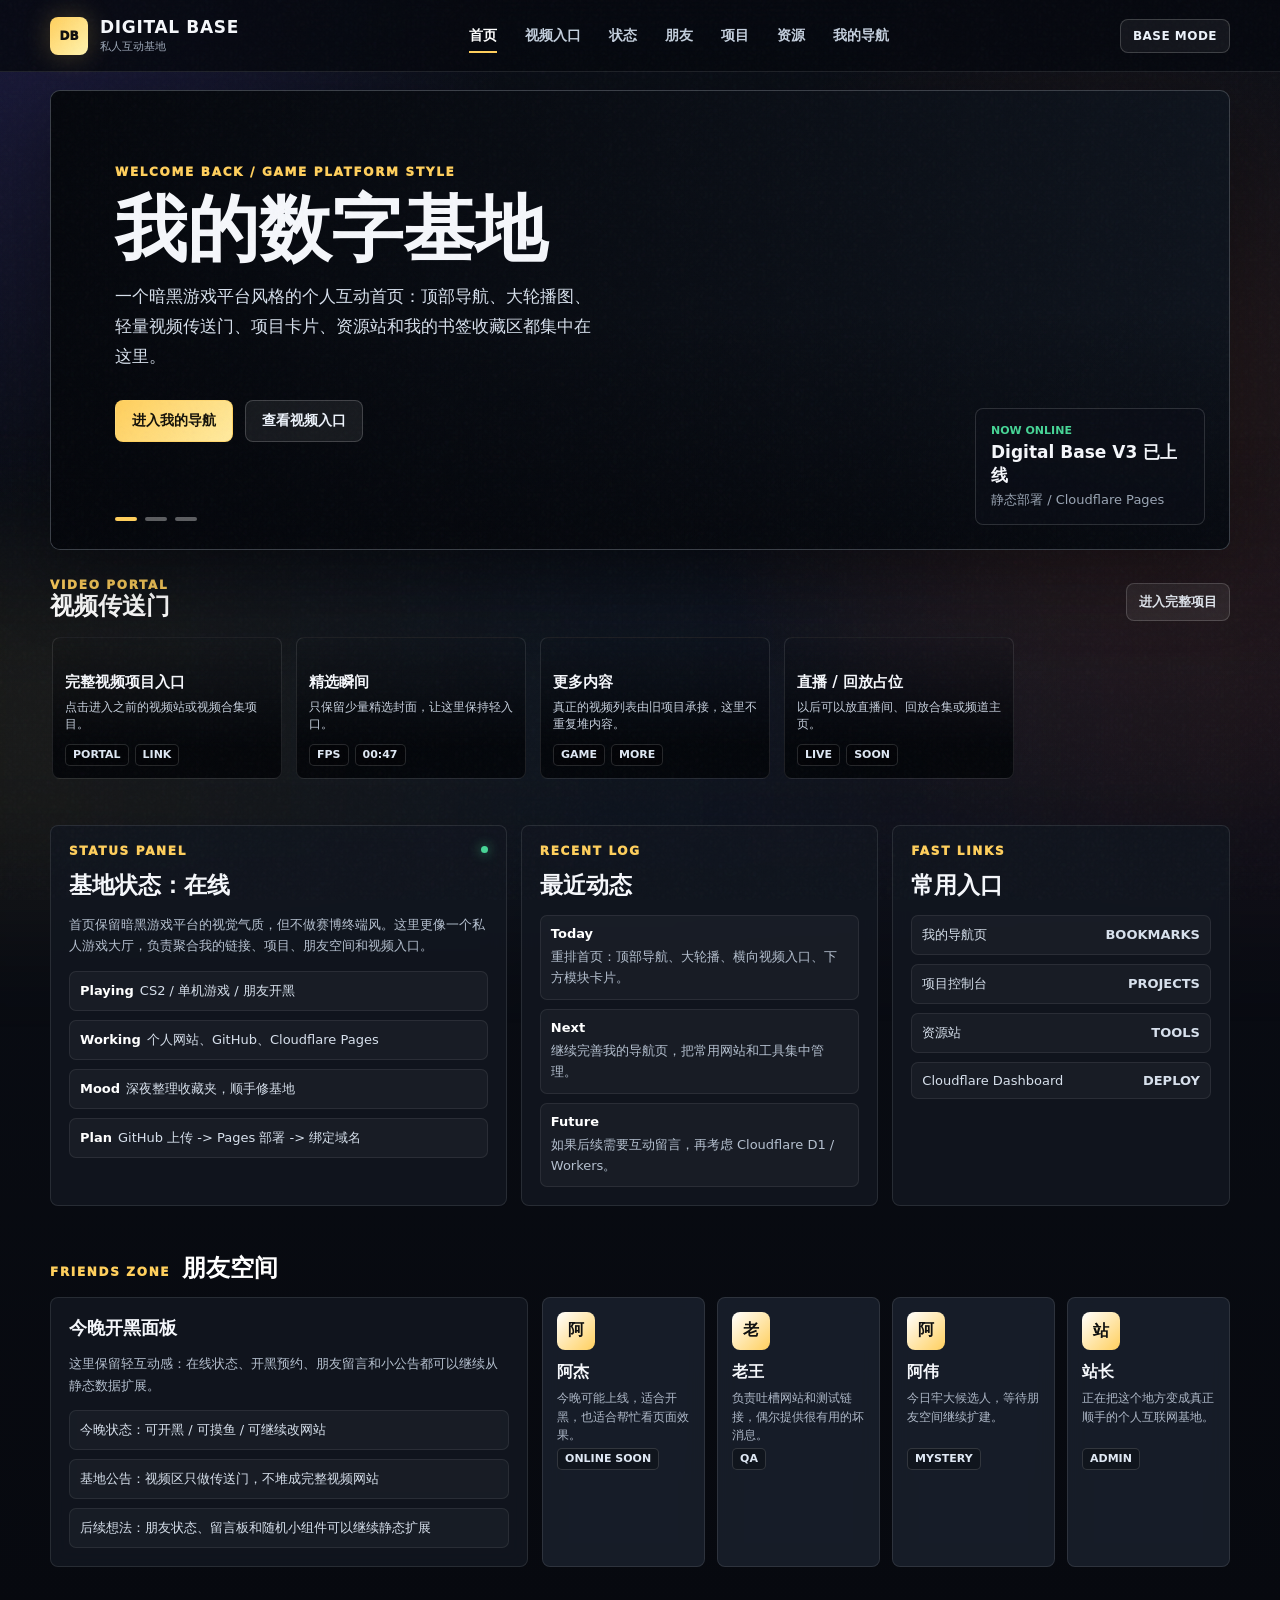
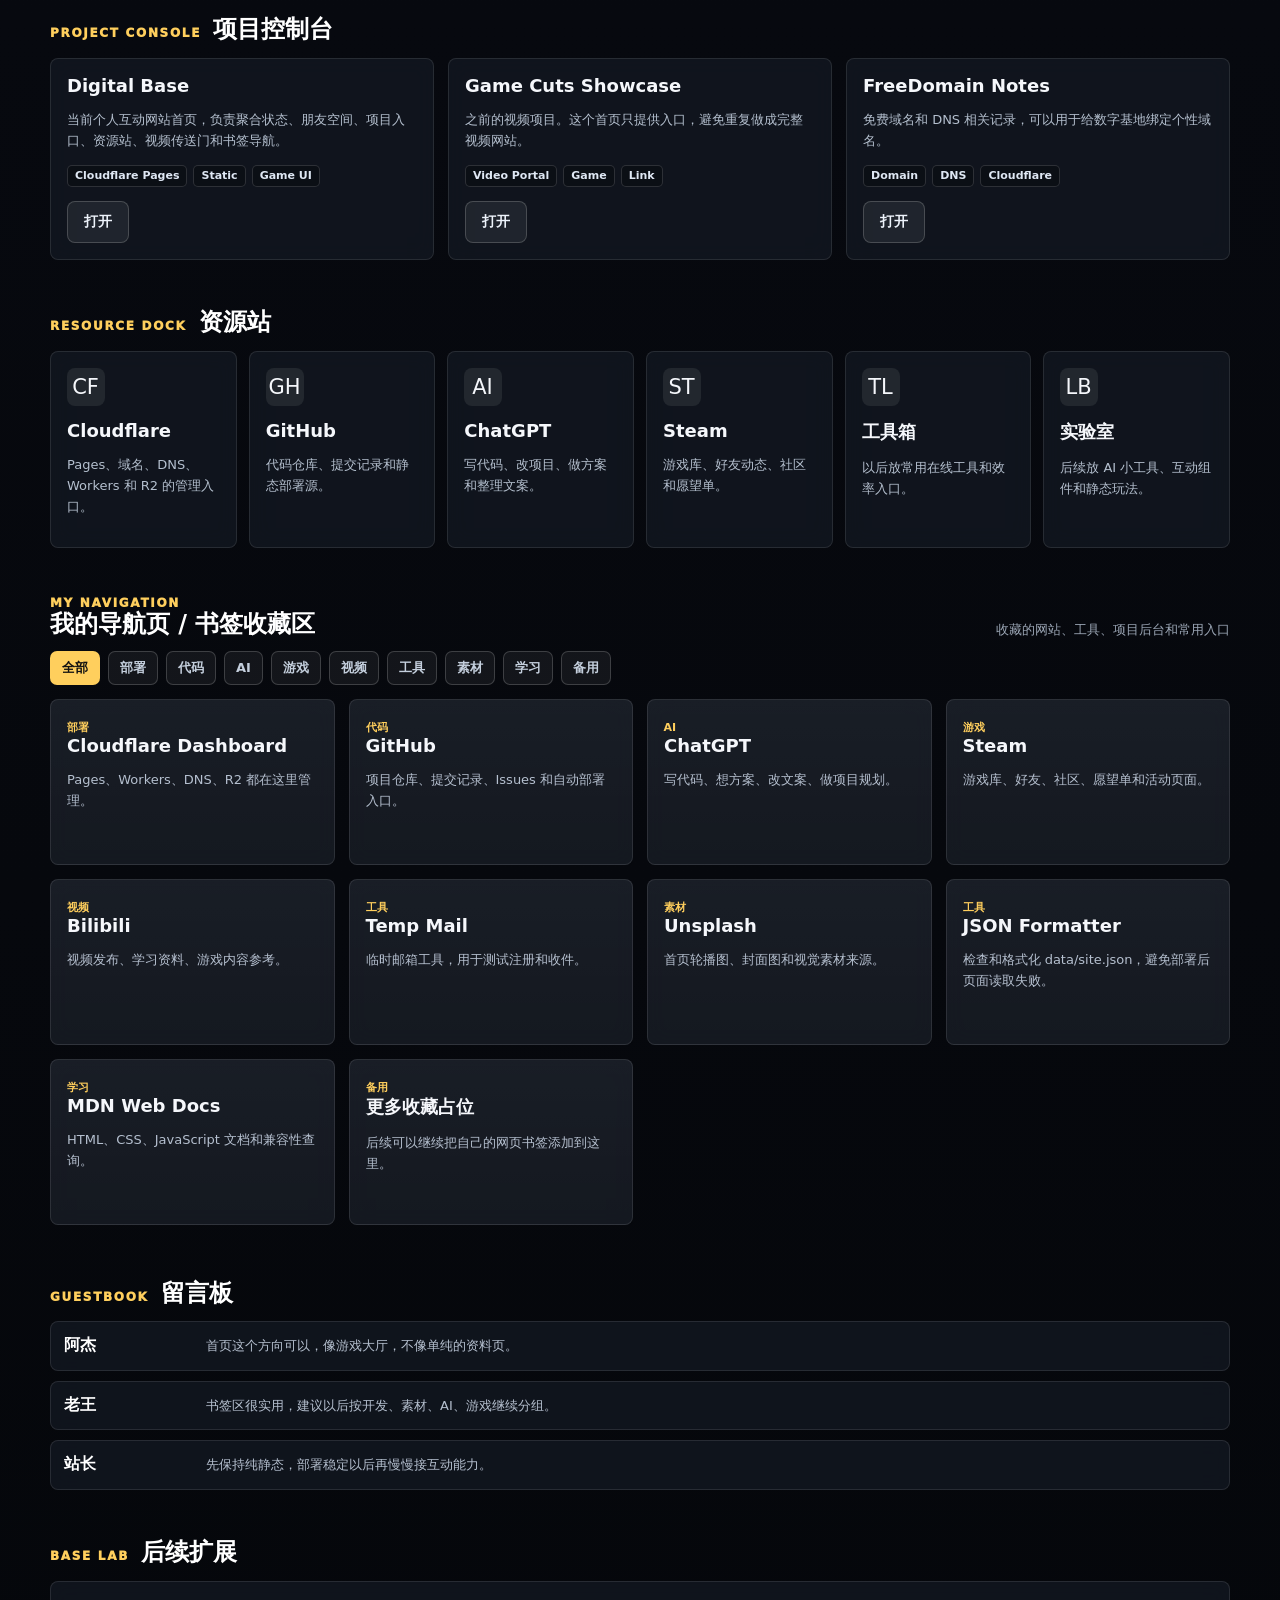
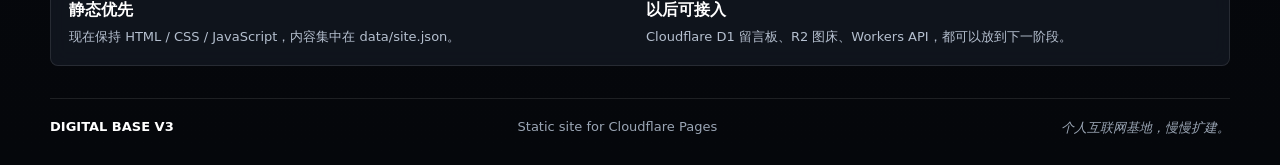
==== index.html @ a755dd1d "init digital base" ====
<!doctype html>
<html lang="zh-CN">
<head>
  <meta charset="UTF-8" />
  <meta name="viewport" content="width=device-width, initial-scale=1.0" />
  <title>Digital Base V3 - 个人互动网站</title>
  <meta name="description" content="暗黑游戏平台风格的个人互动网站，包含首页轮播、视频传送门、项目入口、资源导航和书签收藏区。" />
  <link rel="stylesheet" href="./styles.css" />
</head>
<body>
  <div class="page-glow" aria-hidden="true"></div>
  <div class="grain" aria-hidden="true"></div>

  <header class="top-nav">
    <a class="brand" href="#home" aria-label="Digital Base 首页">
      <span class="brand-mark">DB</span>
      <span class="brand-text">
        <strong>DIGITAL BASE</strong>
        <small>私人互动基地</small>
      </span>
    </a>

    <button class="menu-toggle" id="menuToggle" type="button" aria-controls="siteNav" aria-expanded="false">
      <span></span>
      <span></span>
      <span></span>
    </button>

    <nav class="site-nav" id="siteNav" aria-label="主导航">
      <a href="#home">首页</a>
      <a href="#portal">视频入口</a>
      <a href="#status">状态</a>
      <a href="#friends">朋友</a>
      <a href="#projects">项目</a>
      <a href="#resources">资源</a>
      <a href="#bookmarks">我的导航</a>
    </nav>

    <button class="sound-btn" id="soundBtn" type="button">BASE MODE</button>
  </header>

  <aside class="float-menu" id="floatMenu" aria-label="页面快捷菜单">
    <div class="menu-title"><span></span> QUICK JUMP</div>
    <a href="#home"><b>01</b><em>首页</em></a>
    <a href="#portal"><b>02</b><em>视频入口</em></a>
    <a href="#status"><b>03</b><em>基地状态</em></a>
    <a href="#friends"><b>04</b><em>朋友空间</em></a>
    <a href="#projects"><b>05</b><em>项目控制台</em></a>
    <a href="#resources"><b>06</b><em>资源站</em></a>
    <a href="#bookmarks"><b>07</b><em>我的导航</em></a>
    <a href="#guestbook"><b>08</b><em>留言板</em></a>
  </aside>

  <main>
    <section class="hero" id="home">
      <div class="hero-carousel" aria-label="首页轮播">
        <div class="carousel-track" id="carouselTrack"></div>
        <div class="carousel-shade"></div>
        <div class="hero-content">
          <p class="eyebrow" id="heroEyebrow"></p>
          <h1 id="heroTitle"></h1>
          <p class="hero-lead" id="heroLead"></p>
          <div class="hero-actions">
            <a class="btn primary" id="heroPrimary" href="#bookmarks">进入导航页</a>
            <a class="btn ghost" id="heroSecondary" href="#portal">打开视频入口</a>
          </div>
        </div>
        <div class="hero-status-card">
          <small>NOW ONLINE</small>
          <strong id="miniCurrent"></strong>
          <span id="miniNext"></span>
        </div>
        <div class="dots" id="dots" aria-label="轮播切换"></div>
      </div>
    </section>

    <section class="section portal" id="portal">
      <div class="section-head inline-head">
        <div>
          <p>VIDEO PORTAL</p>
          <h2>视频传送门</h2>
        </div>
        <a class="btn compact" id="mainVideoLink" href="#" target="_blank" rel="noreferrer">进入完整项目</a>
      </div>
      <div class="video-row" id="videoRow" aria-label="视频入口列表"></div>
    </section>

    <section class="section module-zone" aria-label="首页模块">
      <div class="module-grid">
        <article class="feature-panel status-panel" id="status">
          <div class="panel-label">STATUS PANEL</div>
          <div class="online-dot"></div>
          <h2 id="statusTitle"></h2>
          <p id="statusText"></p>
          <div class="status-list" id="statusList"></div>
        </article>

        <article class="feature-panel updates-panel">
          <div class="panel-label">RECENT LOG</div>
          <h2>最近动态</h2>
          <div class="updates" id="updates"></div>
        </article>

        <article class="feature-panel quick-panel">
          <div class="panel-label">FAST LINKS</div>
          <h2>常用入口</h2>
          <div class="quick-links" id="quickLinks"></div>
        </article>
      </div>
    </section>

    <section class="section" id="friends">
      <div class="section-head">
        <p>FRIENDS ZONE</p>
        <h2>朋友空间</h2>
      </div>
      <div class="friend-layout">
        <div class="friend-board">
          <h3>今晚开黑面板</h3>
          <p>这里保留轻互动感：在线状态、开黑预约、朋友留言和小公告都可以继续从静态数据扩展。</p>
          <div class="friend-status" id="friendStatus"></div>
        </div>
        <div class="friend-cards" id="friendCards"></div>
      </div>
    </section>

    <section class="section" id="projects">
      <div class="section-head">
        <p>PROJECT CONSOLE</p>
        <h2>项目控制台</h2>
      </div>
      <div class="project-grid" id="projectsGrid"></div>
    </section>

    <section class="section" id="resources">
      <div class="section-head">
        <p>RESOURCE DOCK</p>
        <h2>资源站</h2>
      </div>
      <div class="resource-dock" id="resourceDock"></div>
    </section>

    <section class="section bookmark-section" id="bookmarks">
      <div class="section-head inline-head">
        <div>
          <p>MY NAVIGATION</p>
          <h2>我的导航页 / 书签收藏区</h2>
        </div>
        <span class="section-note">收藏的网站、工具、项目后台和常用入口</span>
      </div>
      <div class="bookmark-filter" id="bookmarkFilter" aria-label="书签分类筛选"></div>
      <div class="bookmark-grid" id="bookmarkGrid"></div>
    </section>

    <section class="section" id="guestbook">
      <div class="section-head">
        <p>GUESTBOOK</p>
        <h2>留言板</h2>
      </div>
      <div class="message-wall" id="messages"></div>
    </section>

    <section class="section lab" id="lab">
      <div class="section-head">
        <p>BASE LAB</p>
        <h2>后续扩展</h2>
      </div>
      <div class="lab-panel">
        <div>
          <strong>静态优先</strong>
          <span>现在保持 HTML / CSS / JavaScript，内容集中在 data/site.json。</span>
        </div>
        <div>
          <strong>以后可接入</strong>
          <span>Cloudflare D1 留言板、R2 图床、Workers API，都可以放到下一阶段。</span>
        </div>
      </div>
    </section>
  </main>

  <footer>
    <strong>DIGITAL BASE V3</strong>
    <span>Static site for Cloudflare Pages</span>
    <em>个人互联网基地，慢慢扩建。</em>
  </footer>

  <script src="./script.js"></script>
</body>
</html>
---- styles.css ----
:root {
  --bg: #07090f;
  --bg-soft: #0d111a;
  --panel: rgba(18, 23, 32, .86);
  --panel-strong: rgba(24, 30, 42, .94);
  --line: rgba(255, 255, 255, .1);
  --line-strong: rgba(255, 255, 255, .18);
  --text: #f5f7fb;
  --muted: #9ba6b5;
  --soft: #c4cfdd;
  --accent: #ffcf5d;
  --red: #ff5f6d;
  --green: #48d597;
  --blue: #6aa7ff;
  --max: 1180px;
}

* {
  box-sizing: border-box;
}

html {
  scroll-behavior: smooth;
}

body {
  margin: 0;
  min-height: 100vh;
  color: var(--text);
  font-family: Inter, ui-sans-serif, system-ui, -apple-system, BlinkMacSystemFont, "Segoe UI", "Microsoft YaHei", sans-serif;
  background:
    radial-gradient(circle at top left, rgba(115, 90, 255, .16), transparent 32rem),
    radial-gradient(circle at 88% 12%, rgba(255, 119, 79, .12), transparent 28rem),
    linear-gradient(180deg, #0b0f17 0%, #07090f 48%, #05070b 100%);
  overflow-x: hidden;
}

body.nav-open {
  overflow: hidden;
}

body.calm-mode .page-glow {
  opacity: .35;
}

body.calm-mode .grain {
  opacity: .02;
}

a {
  color: inherit;
  text-decoration: none;
}

button {
  font: inherit;
}

.page-glow {
  position: fixed;
  inset: auto -10% 0 -10%;
  height: 38vh;
  pointer-events: none;
  background: linear-gradient(90deg, rgba(255, 207, 93, .08), rgba(106, 167, 255, .06), rgba(255, 95, 109, .06));
  filter: blur(70px);
  z-index: -2;
}

.grain {
  position: fixed;
  inset: 0;
  pointer-events: none;
  z-index: 100;
  opacity: .035;
  background-image: url("data:image/svg+xml,%3Csvg viewBox='0 0 260 260' xmlns='http://www.w3.org/2000/svg'%3E%3Cfilter id='n'%3E%3CfeTurbulence baseFrequency='.72' numOctaves='2' stitchTiles='stitch'/%3E%3C/filter%3E%3Crect width='260' height='260' filter='url(%23n)' opacity='1'/%3E%3C/svg%3E");
}

.top-nav {
  position: sticky;
  top: 0;
  z-index: 60;
  width: 100%;
  min-height: 72px;
  padding: 0 max(18px, calc((100vw - var(--max)) / 2));
  display: flex;
  align-items: center;
  justify-content: space-between;
  gap: 18px;
  border-bottom: 1px solid var(--line);
  background: rgba(7, 9, 15, .82);
  backdrop-filter: blur(18px);
}

.brand {
  display: flex;
  align-items: center;
  gap: 12px;
  flex: 0 0 auto;
}

.brand-mark {
  width: 38px;
  height: 38px;
  display: grid;
  place-items: center;
  border-radius: 8px;
  color: #101010;
  background: linear-gradient(135deg, var(--accent), #fff4b0);
  box-shadow: 0 0 28px rgba(255, 207, 93, .24);
  font-size: 12px;
  font-weight: 950;
}

.brand-text {
  display: grid;
  gap: 2px;
}

.brand strong {
  font-size: 17px;
  letter-spacing: .04em;
}

.brand small {
  color: var(--muted);
  font-size: 11px;
}

.site-nav {
  display: flex;
  align-items: center;
  justify-content: center;
  gap: 4px;
  flex: 1 1 auto;
}

.site-nav a {
  position: relative;
  color: var(--soft);
  font-size: 14px;
  font-weight: 750;
  padding: 26px 12px;
  transition: color .18s ease;
}

.site-nav a::after {
  content: "";
  position: absolute;
  left: 12px;
  right: 12px;
  bottom: 18px;
  height: 2px;
  background: var(--accent);
  transform: scaleX(0);
  transform-origin: center;
  transition: transform .18s ease;
}

.site-nav a:hover,
.site-nav a.active {
  color: #fff;
}

.site-nav a:hover::after,
.site-nav a.active::after {
  transform: scaleX(1);
}

.sound-btn,
.menu-toggle,
.btn,
.bookmark-filter button {
  border: 1px solid var(--line-strong);
  background: rgba(255, 255, 255, .055);
  color: #edf3fb;
  cursor: pointer;
}

.sound-btn {
  flex: 0 0 auto;
  border-radius: 8px;
  padding: 9px 12px;
  font-size: 12px;
  font-weight: 850;
  letter-spacing: .04em;
}

.menu-toggle {
  display: none;
  width: 42px;
  height: 42px;
  border-radius: 8px;
  place-items: center;
  padding: 10px;
}

.menu-toggle span {
  display: block;
  width: 18px;
  height: 2px;
  margin: 2px 0;
  border-radius: 999px;
  background: #fff;
}

.float-menu {
  position: fixed;
  z-index: 55;
  left: 10px;
  top: 50%;
  width: 54px;
  padding: 8px;
  border: 1px solid rgba(255, 255, 255, .09);
  border-radius: 10px;
  background: rgba(10, 13, 20, .74);
  backdrop-filter: blur(14px);
  box-shadow: 0 18px 50px rgba(0, 0, 0, .28);
  transform: translate(-210px, -50%);
  opacity: 0;
  transition: transform .28s ease, opacity .28s ease;
}

.float-menu.visible {
  transform: translate(0, -50%);
  opacity: 1;
}

.float-menu:hover,
.float-menu:focus-within {
  width: 172px;
}

.menu-title {
  display: flex;
  justify-content: center;
  align-items: center;
  gap: 8px;
  margin: 4px 7px 8px;
  color: var(--muted);
  font-size: 10px;
  font-weight: 900;
  letter-spacing: .12em;
}

.menu-title span,
.online-dot {
  width: 7px;
  height: 7px;
  border-radius: 50%;
  background: var(--green);
  box-shadow: 0 0 12px rgba(72, 213, 151, .75);
}

.float-menu a {
  display: flex;
  justify-content: center;
  align-items: center;
  gap: 10px;
  padding: 9px 9px;
  border-radius: 7px;
  color: #aab5c3;
  transition: background .18s ease, color .18s ease;
}

.float-menu a b {
  color: #e6edf7;
  font-size: 10px;
}

.float-menu a em {
  display: none;
  font-style: normal;
  font-size: 12px;
  font-weight: 750;
}

.float-menu:hover .menu-title,
.float-menu:focus-within .menu-title,
.float-menu:hover a,
.float-menu:focus-within a {
  justify-content: flex-start;
}

.float-menu:hover a em,
.float-menu:focus-within a em {
  display: inline;
}

.float-menu a:hover,
.float-menu a.active {
  background: rgba(255, 255, 255, .07);
  color: #fff;
}

.hero,
.section,
footer {
  width: min(var(--max), calc(100% - 28px));
  margin: 0 auto;
}

.hero {
  padding: 18px 0 20px;
}

.hero-carousel {
  position: relative;
  min-height: 460px;
  overflow: hidden;
  border: 1px solid var(--line-strong);
  border-radius: 10px;
  background: #111721;
  box-shadow: 0 26px 70px rgba(0, 0, 0, .34);
}

.carousel-track,
.carousel-slide,
.carousel-shade {
  position: absolute;
  inset: 0;
}

.carousel-slide {
  opacity: 0;
  transform: scale(1.02);
  background-image: var(--image);
  background-size: cover;
  background-position: center;
  transition: opacity .7s ease, transform 1.2s ease;
}

.carousel-slide.active {
  opacity: 1;
  transform: scale(1);
}

.carousel-shade {
  z-index: 1;
  background:
    linear-gradient(90deg, rgba(5, 7, 12, .92) 0%, rgba(5, 7, 12, .64) 42%, rgba(5, 7, 12, .16) 100%),
    linear-gradient(0deg, rgba(5, 7, 12, .75) 0%, transparent 52%);
}

.hero-content {
  position: relative;
  z-index: 2;
  width: min(610px, 68%);
  padding: 74px 64px;
}

.eyebrow,
.section-head p,
.panel-label {
  margin: 0;
  color: var(--accent);
  font-size: 12px;
  font-weight: 950;
  letter-spacing: .14em;
  text-transform: uppercase;
}

.hero h1 {
  margin: 14px 0 16px;
  font-size: clamp(42px, 6vw, 72px);
  line-height: 1.02;
  letter-spacing: 0;
}

.hero-lead {
  margin: 0;
  max-width: 560px;
  color: #d7e0ec;
  font-size: 17px;
  line-height: 1.75;
}

.hero-actions {
  display: flex;
  flex-wrap: wrap;
  gap: 12px;
  margin-top: 28px;
}

.btn {
  display: inline-flex;
  align-items: center;
  justify-content: center;
  min-height: 42px;
  border-radius: 8px;
  padding: 10px 16px;
  font-size: 14px;
  font-weight: 850;
  transition: transform .18s ease, border-color .18s ease, background .18s ease;
}

.btn:hover {
  transform: translateY(-2px);
  border-color: rgba(255, 255, 255, .28);
}

.btn.primary {
  border-color: rgba(255, 207, 93, .55);
  color: #15120a;
  background: linear-gradient(135deg, var(--accent), #ffeaa0);
}

.btn.ghost,
.btn.compact {
  background: rgba(255, 255, 255, .07);
}

.btn.compact {
  min-height: 38px;
  padding: 8px 12px;
  font-size: 13px;
}

.hero-status-card {
  position: absolute;
  z-index: 2;
  right: 24px;
  bottom: 24px;
  display: grid;
  gap: 4px;
  width: 230px;
  padding: 15px;
  border: 1px solid rgba(255, 255, 255, .14);
  border-radius: 8px;
  background: rgba(12, 16, 24, .68);
  backdrop-filter: blur(12px);
}

.hero-status-card small {
  color: var(--green);
  font-size: 11px;
  font-weight: 900;
}

.hero-status-card strong {
  font-size: 17px;
}

.hero-status-card span {
  color: var(--muted);
  font-size: 13px;
}

.dots {
  position: absolute;
  z-index: 4;
  left: 64px;
  bottom: 28px;
  display: flex;
  gap: 8px;
}

.dots button {
  width: 22px;
  height: 4px;
  padding: 0;
  border: 0;
  border-radius: 999px;
  background: rgba(255, 255, 255, .35);
  cursor: pointer;
}

.dots button.active {
  background: var(--accent);
}

.section {
  padding: 24px 0;
  scroll-margin-top: 88px;
}

.section-head {
  display: flex;
  align-items: baseline;
  gap: 12px;
  margin-bottom: 14px;
}

.section-head h2 {
  margin: 0;
  color: #fff;
  font-size: 24px;
  line-height: 1.2;
}

.inline-head {
  align-items: end;
  justify-content: space-between;
  gap: 16px;
}

.section-note {
  color: var(--muted);
  font-size: 13px;
}

.portal {
  padding-top: 8px;
}

.video-row {
  display: grid;
  grid-auto-flow: column;
  grid-auto-columns: 230px;
  gap: 14px;
  overflow-x: auto;
  padding: 2px 2px 14px;
  scrollbar-color: rgba(255, 255, 255, .24) transparent;
}

.video-card {
  position: relative;
  display: flex;
  min-height: 142px;
  overflow: hidden;
  border: 1px solid var(--line);
  border-radius: 8px;
  background-image: linear-gradient(180deg, rgba(4, 6, 10, .05), rgba(4, 6, 10, .9) 78%), var(--cover);
  background-size: cover;
  background-position: center;
  transition: transform .18s ease, border-color .18s ease;
}

.video-card:hover,
.project-card:hover,
.resource-card:hover,
.bookmark-card:hover,
.friend-card:hover {
  transform: translateY(-3px);
  border-color: rgba(255, 255, 255, .24);
}

.video-card-content {
  align-self: flex-end;
  width: 100%;
  padding: 12px;
}

.video-card h3 {
  margin: 0 0 7px;
  font-size: 15px;
}

.video-card p {
  margin: 0;
  color: #c7d0dd;
  font-size: 12px;
  line-height: 1.45;
}

.meta {
  display: flex;
  flex-wrap: wrap;
  gap: 6px;
  margin-top: 10px;
}

.tag {
  display: inline-flex;
  align-items: center;
  min-height: 22px;
  padding: 3px 7px;
  border: 1px solid rgba(255, 255, 255, .14);
  border-radius: 5px;
  color: #dfe8f4;
  background: rgba(0, 0, 0, .24);
  font-size: 11px;
  font-weight: 750;
}

.module-zone {
  padding-top: 8px;
}

.module-grid {
  display: grid;
  grid-template-columns: 1.15fr .9fr .85fr;
  gap: 14px;
}

.feature-panel,
.friend-board,
.friend-card,
.project-card,
.resource-card,
.bookmark-card,
.message,
.lab-panel {
  border: 1px solid var(--line);
  border-radius: 8px;
  background: var(--panel);
  backdrop-filter: blur(10px);
}

.feature-panel {
  position: relative;
  min-height: 230px;
  padding: 18px;
}

.status-panel .online-dot {
  position: absolute;
  top: 20px;
  right: 18px;
}

.feature-panel h2 {
  margin: 12px 0 10px;
  font-size: 23px;
}

.feature-panel p,
.friend-board p,
.project-card p,
.resource-card p,
.bookmark-card p,
.message p,
.lab-panel span {
  color: #b5c0cf;
  line-height: 1.65;
  font-size: 13px;
}

.status-list,
.friend-status,
.updates,
.quick-links {
  display: grid;
  gap: 9px;
  margin-top: 14px;
}

.status-list div,
.updates div,
.friend-status div,
.quick-links a {
  padding: 10px;
  border: 1px solid rgba(255, 255, 255, .08);
  border-radius: 7px;
  background: rgba(255, 255, 255, .035);
  color: #d7e0ec;
  font-size: 13px;
}

.status-list strong,
.updates strong {
  color: #fff;
  margin-right: 6px;
}

.updates p {
  margin: 5px 0 0;
}

.quick-links a {
  display: flex;
  align-items: center;
  justify-content: space-between;
  gap: 12px;
  transition: background .18s ease;
}

.quick-links a:hover {
  background: rgba(255, 255, 255, .07);
}

.friend-layout {
  display: grid;
  grid-template-columns: .82fr 1.18fr;
  gap: 14px;
}

.friend-board {
  padding: 18px;
}

.friend-board h3,
.project-card h3,
.resource-card h3,
.bookmark-card h3 {
  margin: 0 0 8px;
  font-size: 18px;
}

.friend-cards {
  display: grid;
  grid-template-columns: repeat(4, 1fr);
  gap: 12px;
}

.friend-card {
  padding: 14px;
  background: var(--panel-strong);
  transition: transform .18s ease, border-color .18s ease;
}

.avatar {
  width: 38px;
  height: 38px;
  display: grid;
  place-items: center;
  border-radius: 8px;
  color: #101010;
  background: linear-gradient(135deg, #fff, var(--accent));
  font-weight: 950;
}

.friend-card h3 {
  margin: 12px 0 6px;
  font-size: 16px;
}

.friend-card p {
  margin: 0;
  min-height: 58px;
  color: #aeb8c8;
  font-size: 12px;
  line-height: 1.55;
}

.project-grid {
  display: grid;
  grid-template-columns: repeat(3, 1fr);
  gap: 14px;
}

.project-card,
.resource-card,
.bookmark-card {
  padding: 16px;
  transition: transform .18s ease, border-color .18s ease;
}

.project-card .btn {
  margin-top: 14px;
}

.resource-dock {
  display: grid;
  grid-template-columns: repeat(6, 1fr);
  gap: 12px;
}

.resource-card {
  min-height: 148px;
}

.resource-card .icon {
  display: grid;
  place-items: center;
  width: 38px;
  height: 38px;
  margin-bottom: 14px;
  border-radius: 8px;
  background: rgba(255, 255, 255, .08);
  font-size: 21px;
}

.bookmark-section {
  padding-bottom: 30px;
}

.bookmark-filter {
  display: flex;
  flex-wrap: wrap;
  gap: 8px;
  margin: -2px 0 14px;
}

.bookmark-filter button {
  min-height: 34px;
  border-radius: 7px;
  padding: 7px 11px;
  color: var(--soft);
  font-size: 13px;
  font-weight: 800;
}

.bookmark-filter button.active {
  color: #111;
  border-color: transparent;
  background: var(--accent);
}

.bookmark-grid {
  display: grid;
  grid-template-columns: repeat(4, 1fr);
  gap: 14px;
}

.bookmark-card {
  min-height: 166px;
  background: linear-gradient(180deg, rgba(255, 255, 255, .045), rgba(255, 255, 255, .018)), var(--panel);
}

.bookmark-card small {
  display: inline-flex;
  color: var(--accent);
  font-size: 11px;
  font-weight: 900;
}

.message-wall {
  display: grid;
  gap: 10px;
}

.message {
  display: grid;
  grid-template-columns: 130px 1fr;
  gap: 12px;
  padding: 13px;
}

.message strong {
  color: #fff;
}

.message p {
  margin: 0;
}

.lab-panel {
  display: grid;
  grid-template-columns: 1fr 1fr;
  gap: 12px;
  padding: 18px;
}

.lab-panel div {
  display: grid;
  gap: 5px;
}

.lab-panel strong {
  color: #fff;
}

footer {
  display: flex;
  justify-content: space-between;
  gap: 14px;
  margin-top: 8px;
  padding: 20px 0 28px;
  border-top: 1px solid var(--line);
  color: var(--muted);
  font-size: 13px;
}

footer strong {
  color: #fff;
}

@media (max-width: 1100px) {
  .module-grid {
    grid-template-columns: 1fr 1fr;
  }

  .quick-panel {
    grid-column: 1 / -1;
  }

  .friend-cards,
  .bookmark-grid {
    grid-template-columns: repeat(2, 1fr);
  }

  .resource-dock {
    grid-template-columns: repeat(3, 1fr);
  }
}

@media (max-width: 860px) {
  .top-nav {
    min-height: 64px;
  }

  .brand small,
  .sound-btn,
  .float-menu {
    display: none;
  }

  .menu-toggle {
    display: grid;
  }

  .site-nav {
    position: fixed;
    top: 64px;
    left: 14px;
    right: 14px;
    display: none;
    grid-template-columns: 1fr 1fr;
    gap: 8px;
    padding: 12px;
    border: 1px solid var(--line);
    border-radius: 10px;
    background: rgba(9, 12, 18, .96);
    box-shadow: 0 20px 60px rgba(0, 0, 0, .4);
  }

  body.nav-open .site-nav {
    display: grid;
  }

  .site-nav a {
    padding: 12px;
    border-radius: 7px;
    background: rgba(255, 255, 255, .05);
  }

  .site-nav a::after {
    display: none;
  }

  .hero,
  .section,
  footer {
    width: min(100% - 20px, var(--max));
  }

  .hero-carousel {
    min-height: 420px;
  }

  .hero-content {
    width: 100%;
    padding: 50px 24px 120px;
  }

  .hero-lead {
    font-size: 15px;
  }

  .hero-status-card {
    left: 24px;
    right: 24px;
    bottom: 22px;
    width: auto;
  }

  .dots {
    left: 24px;
    bottom: 104px;
  }

  .inline-head,
  .section-head {
    align-items: flex-start;
    flex-direction: column;
  }

  .module-grid,
  .friend-layout,
  .project-grid,
  .lab-panel {
    grid-template-columns: 1fr;
  }

  .video-row {
    grid-auto-columns: 78vw;
  }

  .message {
    grid-template-columns: 1fr;
  }
}

@media (max-width: 560px) {
  .brand strong {
    font-size: 15px;
  }

  .brand-mark {
    width: 34px;
    height: 34px;
  }

  .hero {
    padding-top: 10px;
  }

  .hero-carousel {
    min-height: 440px;
    border-radius: 8px;
  }

  .hero h1 {
    font-size: 38px;
  }

  .hero-actions .btn {
    width: 100%;
  }

  .section {
    padding: 18px 0;
  }

  .section-head h2 {
    font-size: 21px;
  }

  .friend-cards,
  .resource-dock,
  .bookmark-grid {
    grid-template-columns: 1fr;
  }

  .resource-card,
  .bookmark-card {
    min-height: auto;
  }

  footer {
    flex-direction: column;
  }
}
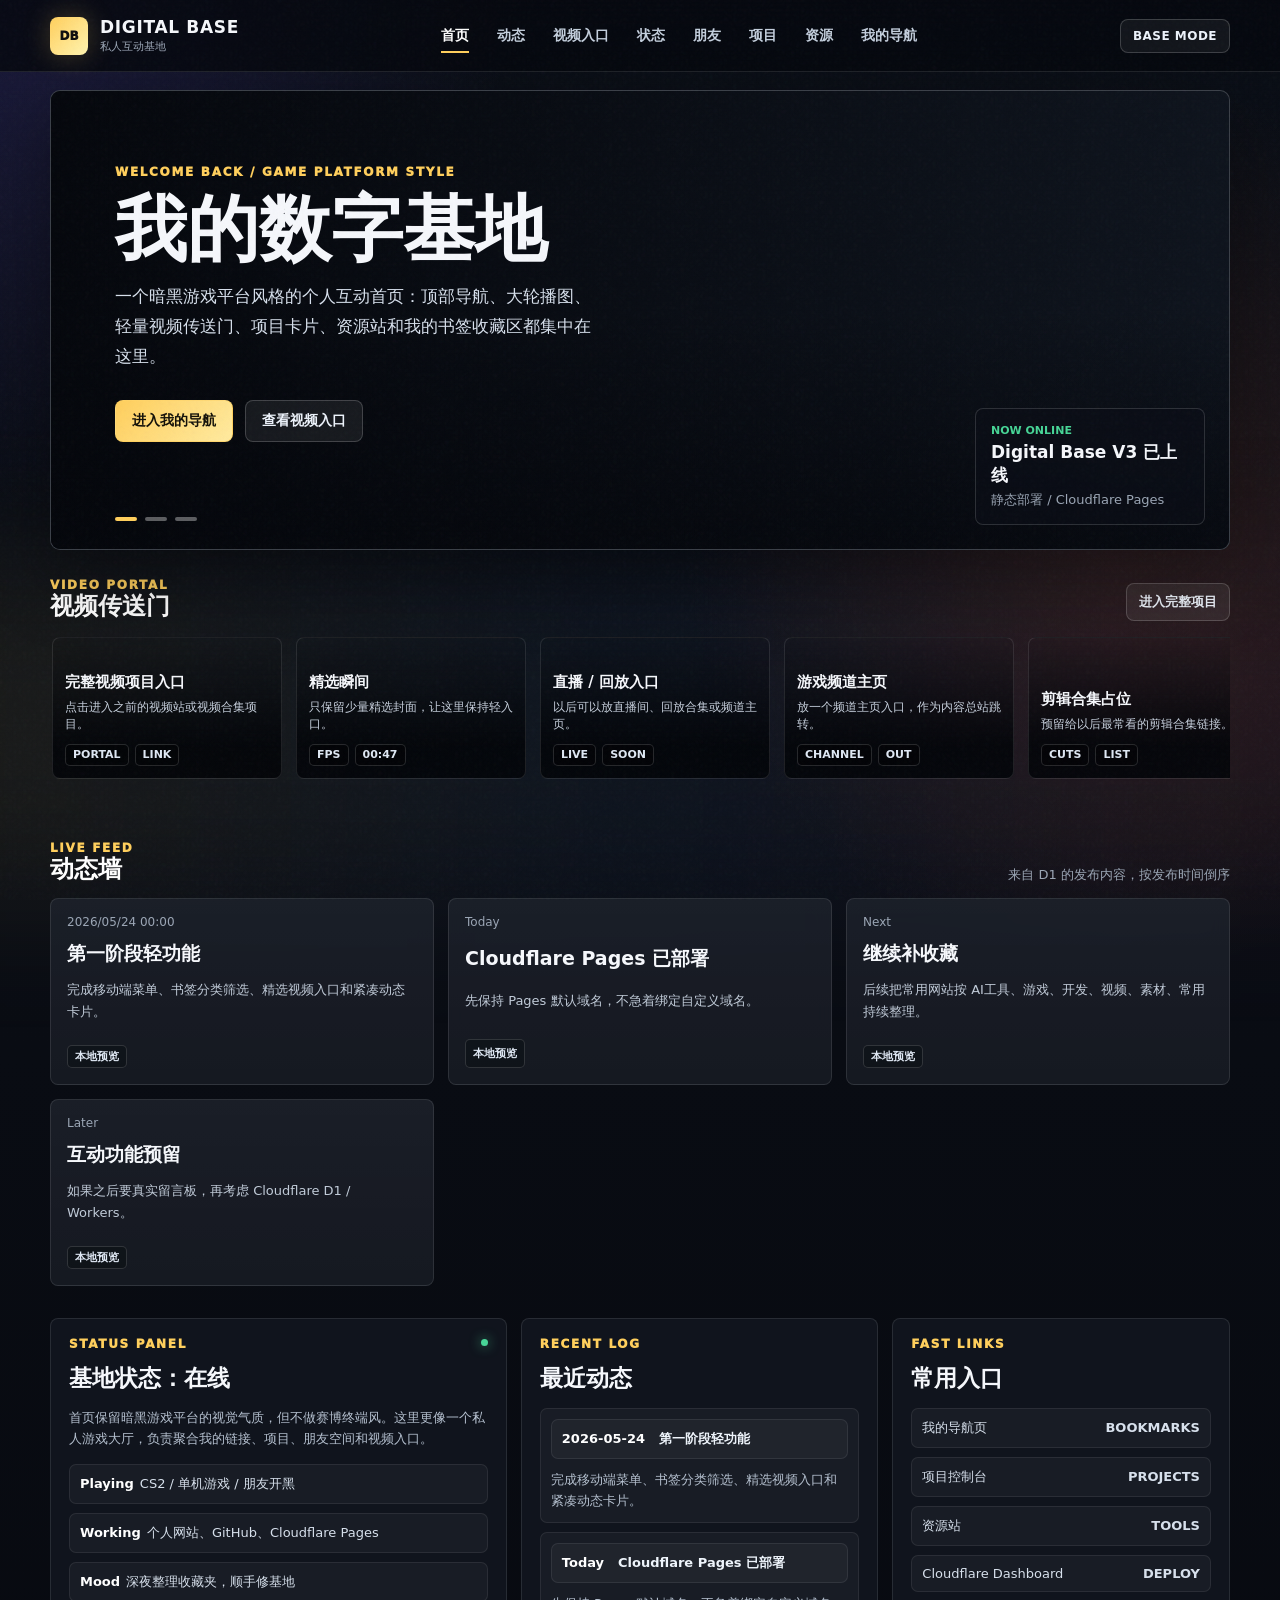
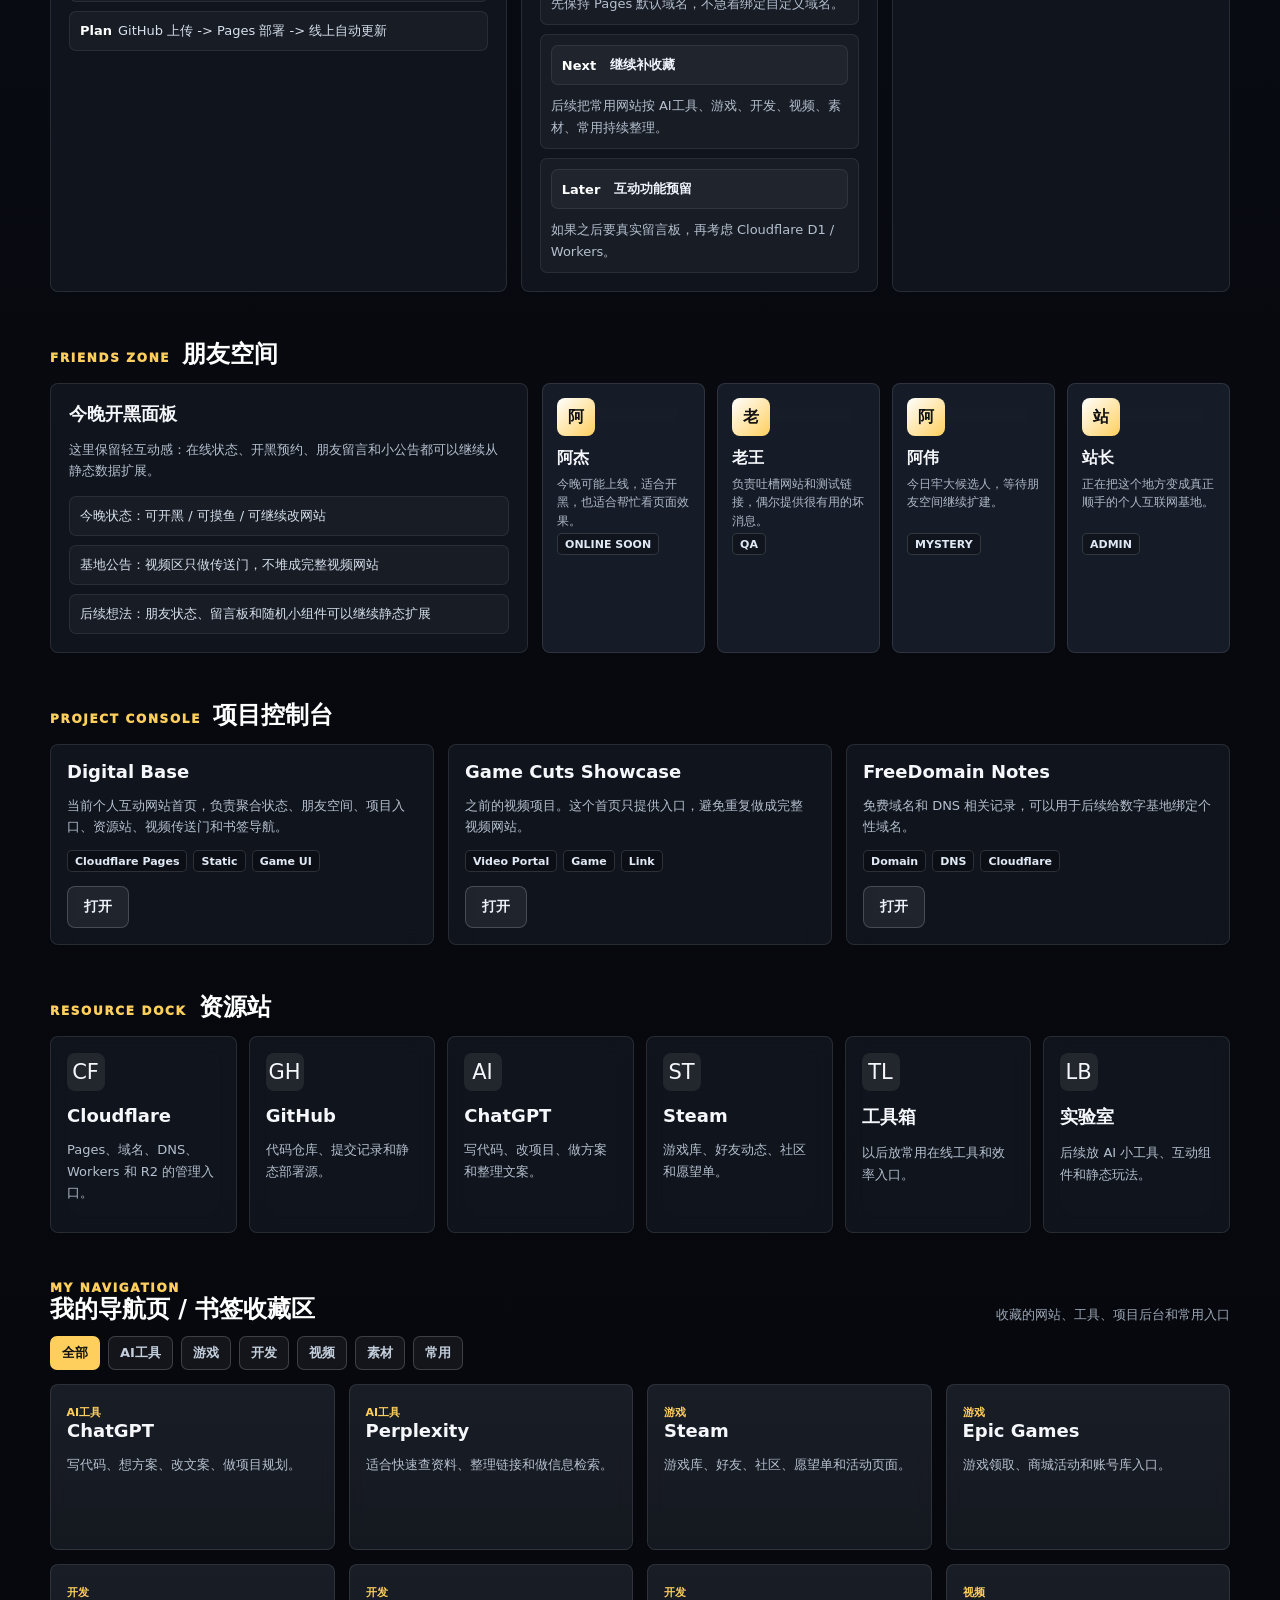
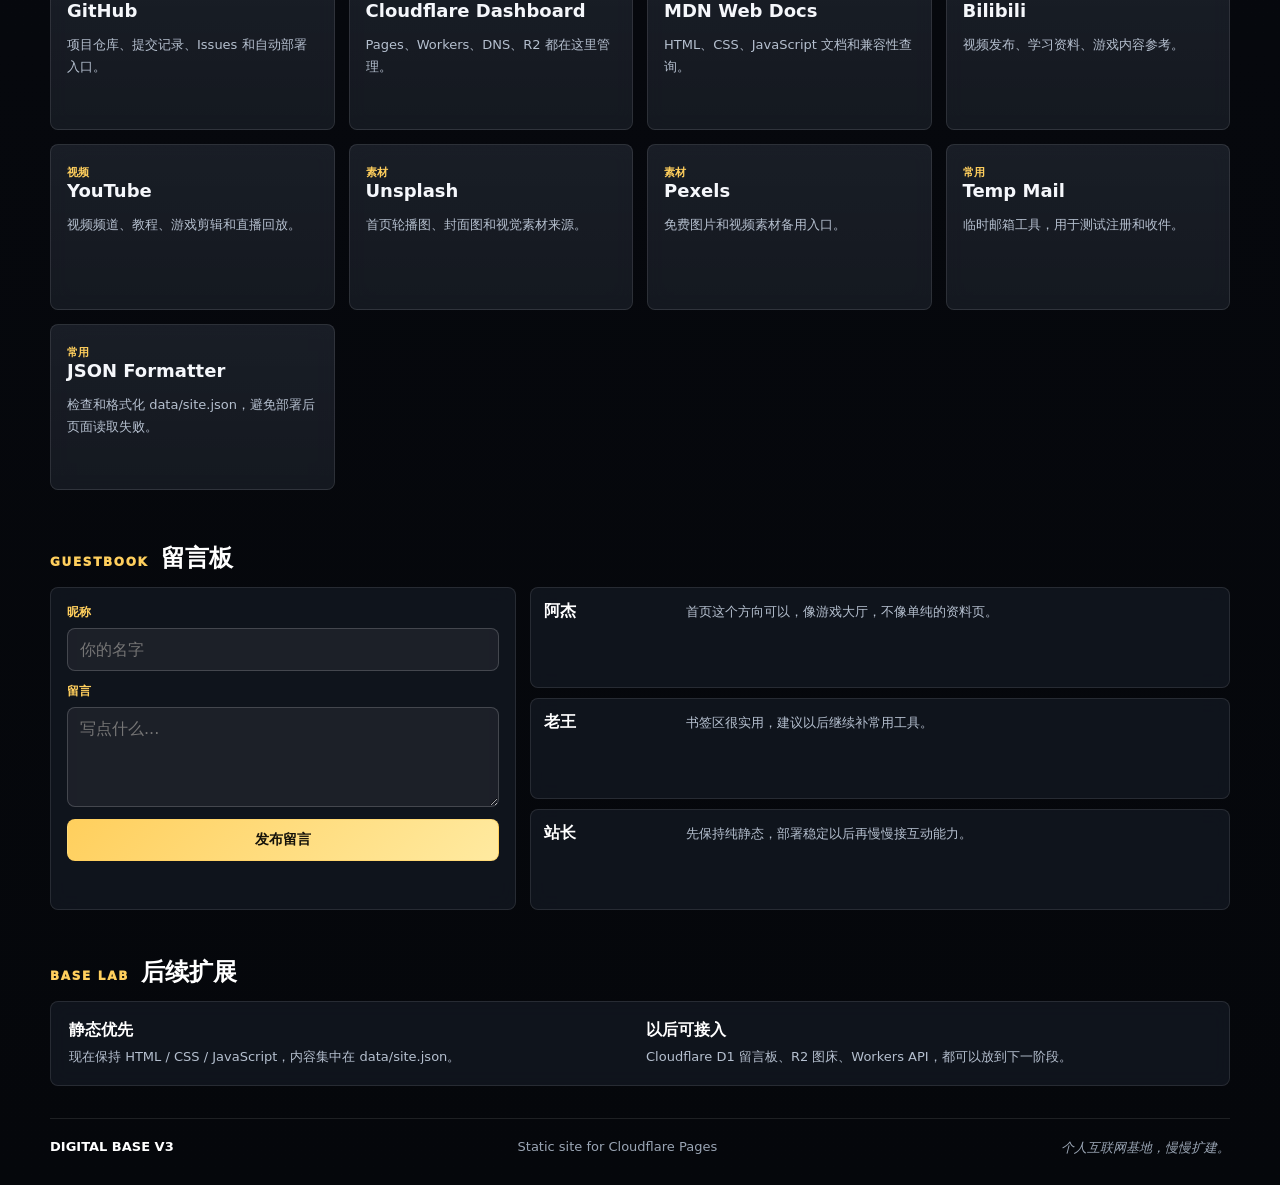
==== commit 92ed7124: ":wqadd admin publishing with d1" ====
--- a/index.html
+++ b/index.html
@@ -28,6 +28,7 @@
 
     <nav class="site-nav" id="siteNav" aria-label="主导航">
       <a href="#home">首页</a>
+      <a href="#feed">动态</a>
       <a href="#portal">视频入口</a>
       <a href="#status">状态</a>
       <a href="#friends">朋友</a>
@@ -42,13 +43,14 @@
   <aside class="float-menu" id="floatMenu" aria-label="页面快捷菜单">
     <div class="menu-title"><span></span> QUICK JUMP</div>
     <a href="#home"><b>01</b><em>首页</em></a>
-    <a href="#portal"><b>02</b><em>视频入口</em></a>
-    <a href="#status"><b>03</b><em>基地状态</em></a>
-    <a href="#friends"><b>04</b><em>朋友空间</em></a>
-    <a href="#projects"><b>05</b><em>项目控制台</em></a>
-    <a href="#resources"><b>06</b><em>资源站</em></a>
-    <a href="#bookmarks"><b>07</b><em>我的导航</em></a>
-    <a href="#guestbook"><b>08</b><em>留言板</em></a>
+    <a href="#feed"><b>02</b><em>动态墙</em></a>
+    <a href="#portal"><b>03</b><em>视频入口</em></a>
+    <a href="#status"><b>04</b><em>基地状态</em></a>
+    <a href="#friends"><b>05</b><em>朋友空间</em></a>
+    <a href="#projects"><b>06</b><em>项目控制台</em></a>
+    <a href="#resources"><b>07</b><em>资源站</em></a>
+    <a href="#bookmarks"><b>08</b><em>我的导航</em></a>
+    <a href="#guestbook"><b>09</b><em>留言板</em></a>
   </aside>
 
   <main>
@@ -85,6 +87,19 @@
       <div class="video-row" id="videoRow" aria-label="视频入口列表"></div>
     </section>
 
+    <section class="section feed-section" id="feed">
+      <div class="section-head inline-head">
+        <div>
+          <p>LIVE FEED</p>
+          <h2>动态墙</h2>
+        </div>
+        <span class="section-note">来自 D1 的发布内容，按发布时间倒序</span>
+      </div>
+      <div class="feed-grid" id="dynamicFeed">
+        <div class="empty-state">正在读取动态...</div>
+      </div>
+    </section>
+
     <section class="section module-zone" aria-label="首页模块">
       <div class="module-grid">
         <article class="feature-panel status-panel" id="status">
@@ -157,7 +172,21 @@
         <p>GUESTBOOK</p>
         <h2>留言板</h2>
       </div>
-      <div class="message-wall" id="messages"></div>
+      <div class="guestbook-layout">
+        <form class="message-form" id="messageForm">
+          <label>
+            <span>昵称</span>
+            <input id="messageName" name="nickname" maxlength="24" placeholder="你的名字" required />
+          </label>
+          <label>
+            <span>留言</span>
+            <textarea id="messageText" name="content" rows="4" maxlength="500" placeholder="写点什么..." required></textarea>
+          </label>
+          <button class="btn primary" type="submit">发布留言</button>
+          <p class="form-hint" id="messageFormHint"></p>
+        </form>
+        <div class="message-wall" id="messages"></div>
+      </div>
     </section>
 
     <section class="section lab" id="lab">
--- a/styles.css
+++ b/styles.css
@@ -36,7 +36,7 @@
 }
 
 body.nav-open {
-  overflow: hidden;
+  overflow-x: hidden;
 }
 
 body.calm-mode .page-glow {
@@ -201,6 +201,19 @@
   margin: 2px 0;
   border-radius: 999px;
   background: #fff;
+  transition: transform .18s ease, opacity .18s ease;
+}
+
+body.nav-open .menu-toggle span:nth-child(1) {
+  transform: translateY(6px) rotate(45deg);
+}
+
+body.nav-open .menu-toggle span:nth-child(2) {
+  opacity: 0;
+}
+
+body.nav-open .menu-toggle span:nth-child(3) {
+  transform: translateY(-6px) rotate(-45deg);
 }
 
 .float-menu {
@@ -529,6 +542,7 @@
 .project-card:hover,
 .resource-card:hover,
 .bookmark-card:hover,
+.feed-card:hover,
 .friend-card:hover {
   transform: translateY(-3px);
   border-color: rgba(255, 255, 255, .24);
@@ -589,6 +603,8 @@
 .resource-card,
 .bookmark-card,
 .message,
+.message-form,
+.feed-card,
 .lab-panel {
   border: 1px solid var(--line);
   border-radius: 8px;
@@ -656,6 +672,24 @@
   margin: 5px 0 0;
 }
 
+.update-item {
+  display: grid;
+  gap: 5px;
+}
+
+.update-top {
+  display: flex;
+  align-items: center;
+  gap: 8px;
+  min-width: 0;
+}
+
+.update-top span {
+  color: #eef4fb;
+  font-weight: 850;
+  overflow-wrap: anywhere;
+}
+
 .quick-links a {
   display: flex;
   align-items: center;
@@ -804,6 +838,125 @@
   font-weight: 900;
 }
 
+.feed-grid {
+  display: grid;
+  grid-template-columns: repeat(3, 1fr);
+  gap: 14px;
+}
+
+.feed-card {
+  display: grid;
+  gap: 12px;
+  padding: 16px;
+  background: linear-gradient(180deg, rgba(255, 255, 255, .045), rgba(255, 255, 255, .018)), var(--panel);
+  transition: transform .18s ease, border-color .18s ease;
+}
+
+.feed-card time,
+.message time {
+  color: var(--muted);
+  font-size: 12px;
+}
+
+.feed-card h3 {
+  margin: 0;
+  font-size: 19px;
+}
+
+.feed-card p {
+  margin: 0;
+  color: #c1cbd8;
+  line-height: 1.7;
+  font-size: 13px;
+  white-space: pre-wrap;
+}
+
+.feed-media {
+  display: grid;
+  grid-template-columns: repeat(2, 1fr);
+  gap: 8px;
+}
+
+.feed-media img {
+  width: 100%;
+  aspect-ratio: 16 / 10;
+  object-fit: cover;
+  border: 1px solid var(--line);
+  border-radius: 7px;
+  background: rgba(255, 255, 255, .04);
+}
+
+.feed-video {
+  display: inline-flex;
+  align-items: center;
+  justify-content: center;
+  min-height: 38px;
+  border: 1px solid rgba(255, 207, 93, .38);
+  border-radius: 7px;
+  color: var(--accent);
+  background: rgba(255, 207, 93, .08);
+  font-size: 13px;
+  font-weight: 850;
+}
+
+.empty-state {
+  grid-column: 1 / -1;
+  padding: 18px;
+  border: 1px solid var(--line);
+  border-radius: 8px;
+  color: var(--muted);
+  background: rgba(255, 255, 255, .035);
+}
+
+.guestbook-layout {
+  display: grid;
+  grid-template-columns: .8fr 1.2fr;
+  gap: 14px;
+}
+
+.message-form {
+  display: grid;
+  align-content: start;
+  gap: 12px;
+  padding: 16px;
+}
+
+.message-form label {
+  display: grid;
+  gap: 7px;
+}
+
+.message-form span {
+  color: var(--accent);
+  font-size: 12px;
+  font-weight: 900;
+}
+
+.message-form input,
+.message-form textarea {
+  width: 100%;
+  border: 1px solid var(--line-strong);
+  border-radius: 8px;
+  outline: 0;
+  color: var(--text);
+  background: rgba(255, 255, 255, .055);
+  padding: 11px 12px;
+  font: inherit;
+  resize: vertical;
+}
+
+.message-form input:focus,
+.message-form textarea:focus {
+  border-color: rgba(255, 207, 93, .62);
+}
+
+.form-hint {
+  min-height: 20px;
+  margin: 0;
+  color: var(--muted);
+  font-size: 13px;
+}
+
 .message-wall {
   display: grid;
   gap: 10px;
@@ -811,7 +964,7 @@
 
 .message {
   display: grid;
-  grid-template-columns: 130px 1fr;
+  grid-template-columns: 130px 1fr auto;
   gap: 12px;
   padding: 13px;
 }
@@ -865,6 +1018,7 @@
   }
 
   .friend-cards,
+  .feed-grid,
   .bookmark-grid {
     grid-template-columns: repeat(2, 1fr);
   }
@@ -877,6 +1031,10 @@
 @media (max-width: 860px) {
   .top-nav {
     min-height: 64px;
+    flex-wrap: wrap;
+    align-content: center;
+    padding-top: 10px;
+    padding-bottom: 10px;
   }
 
   .brand small,
@@ -890,10 +1048,10 @@
   }
 
   .site-nav {
-    position: fixed;
-    top: 64px;
-    left: 14px;
-    right: 14px;
+    position: static;
+    order: 3;
+    flex: 0 0 100%;
+    width: 100%;
     display: none;
     grid-template-columns: 1fr 1fr;
     gap: 8px;
@@ -901,7 +1059,7 @@
     border: 1px solid var(--line);
     border-radius: 10px;
     background: rgba(9, 12, 18, .96);
-    box-shadow: 0 20px 60px rgba(0, 0, 0, .4);
+    box-shadow: inset 0 1px 0 rgba(255, 255, 255, .05);
   }
 
   body.nav-open .site-nav {
@@ -958,6 +1116,8 @@
   .module-grid,
   .friend-layout,
   .project-grid,
+  .feed-grid,
+  .guestbook-layout,
   .lab-panel {
     grid-template-columns: 1fr;
   }
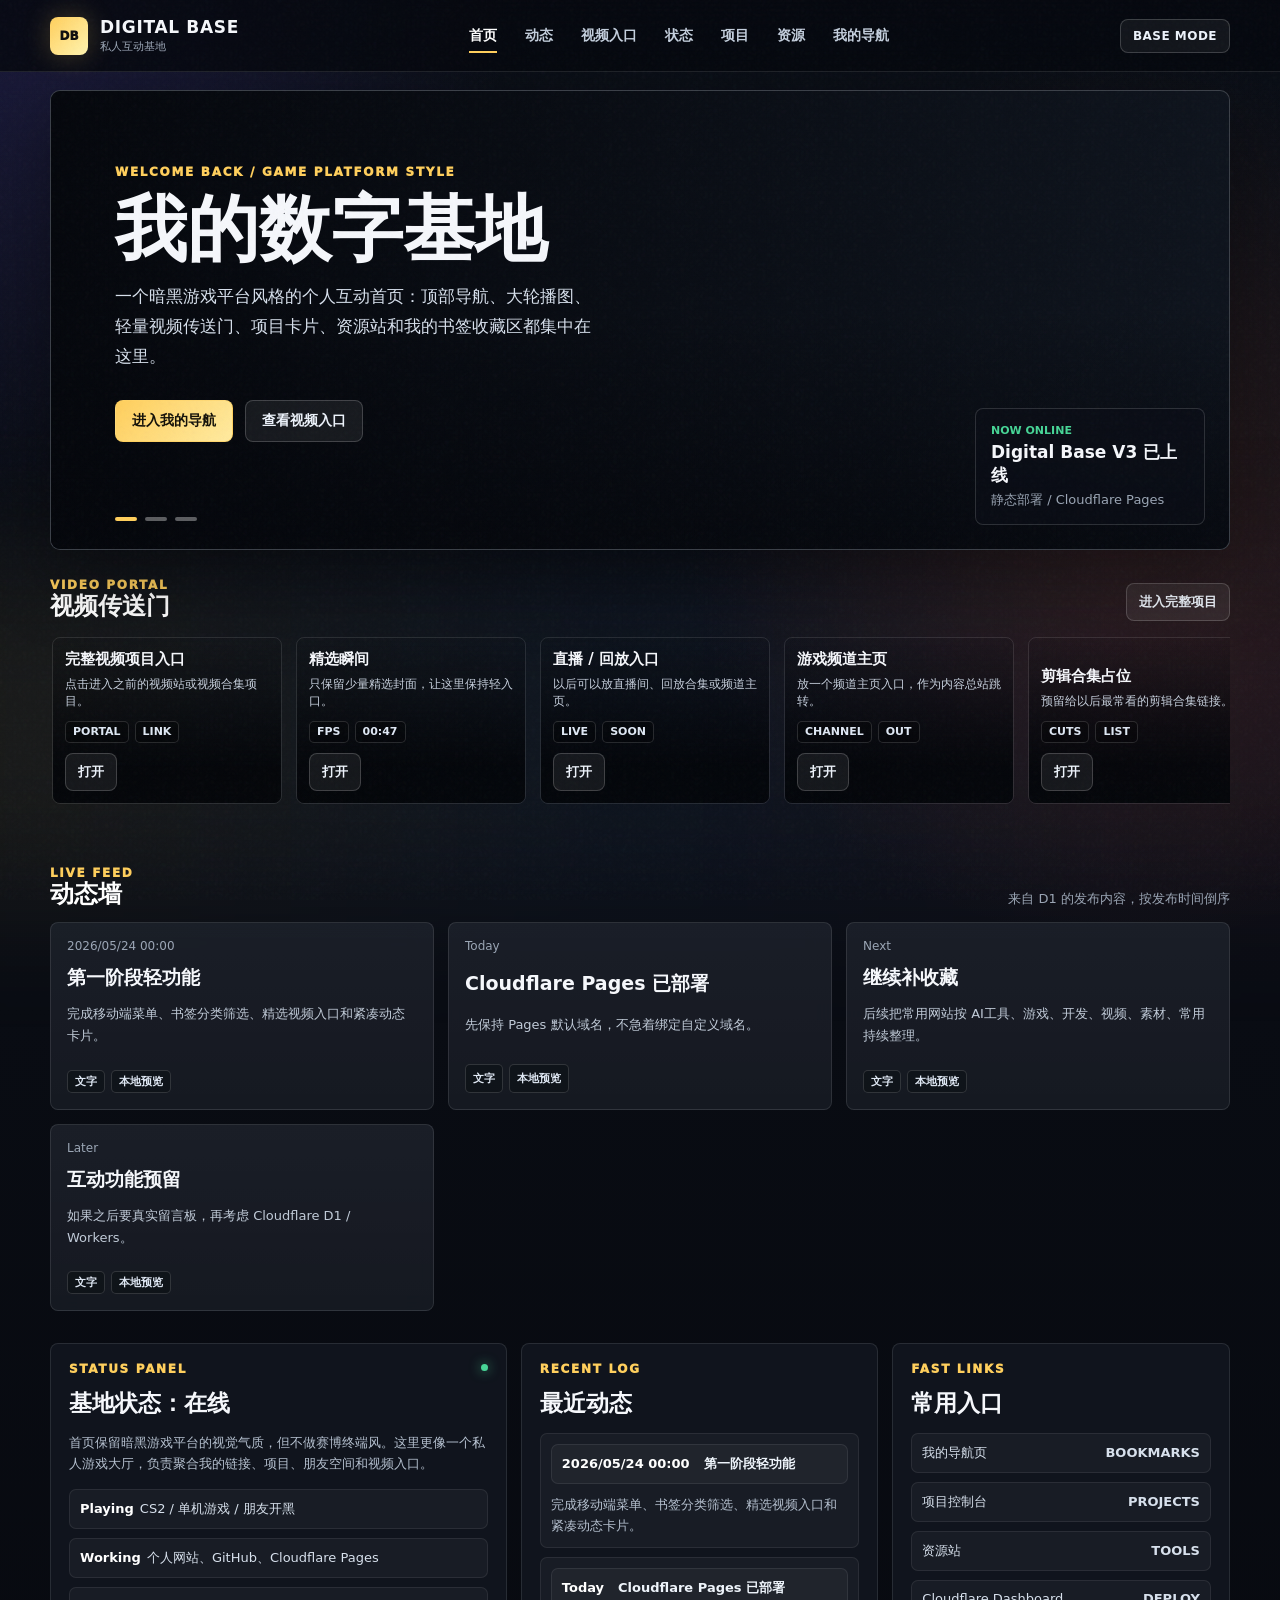
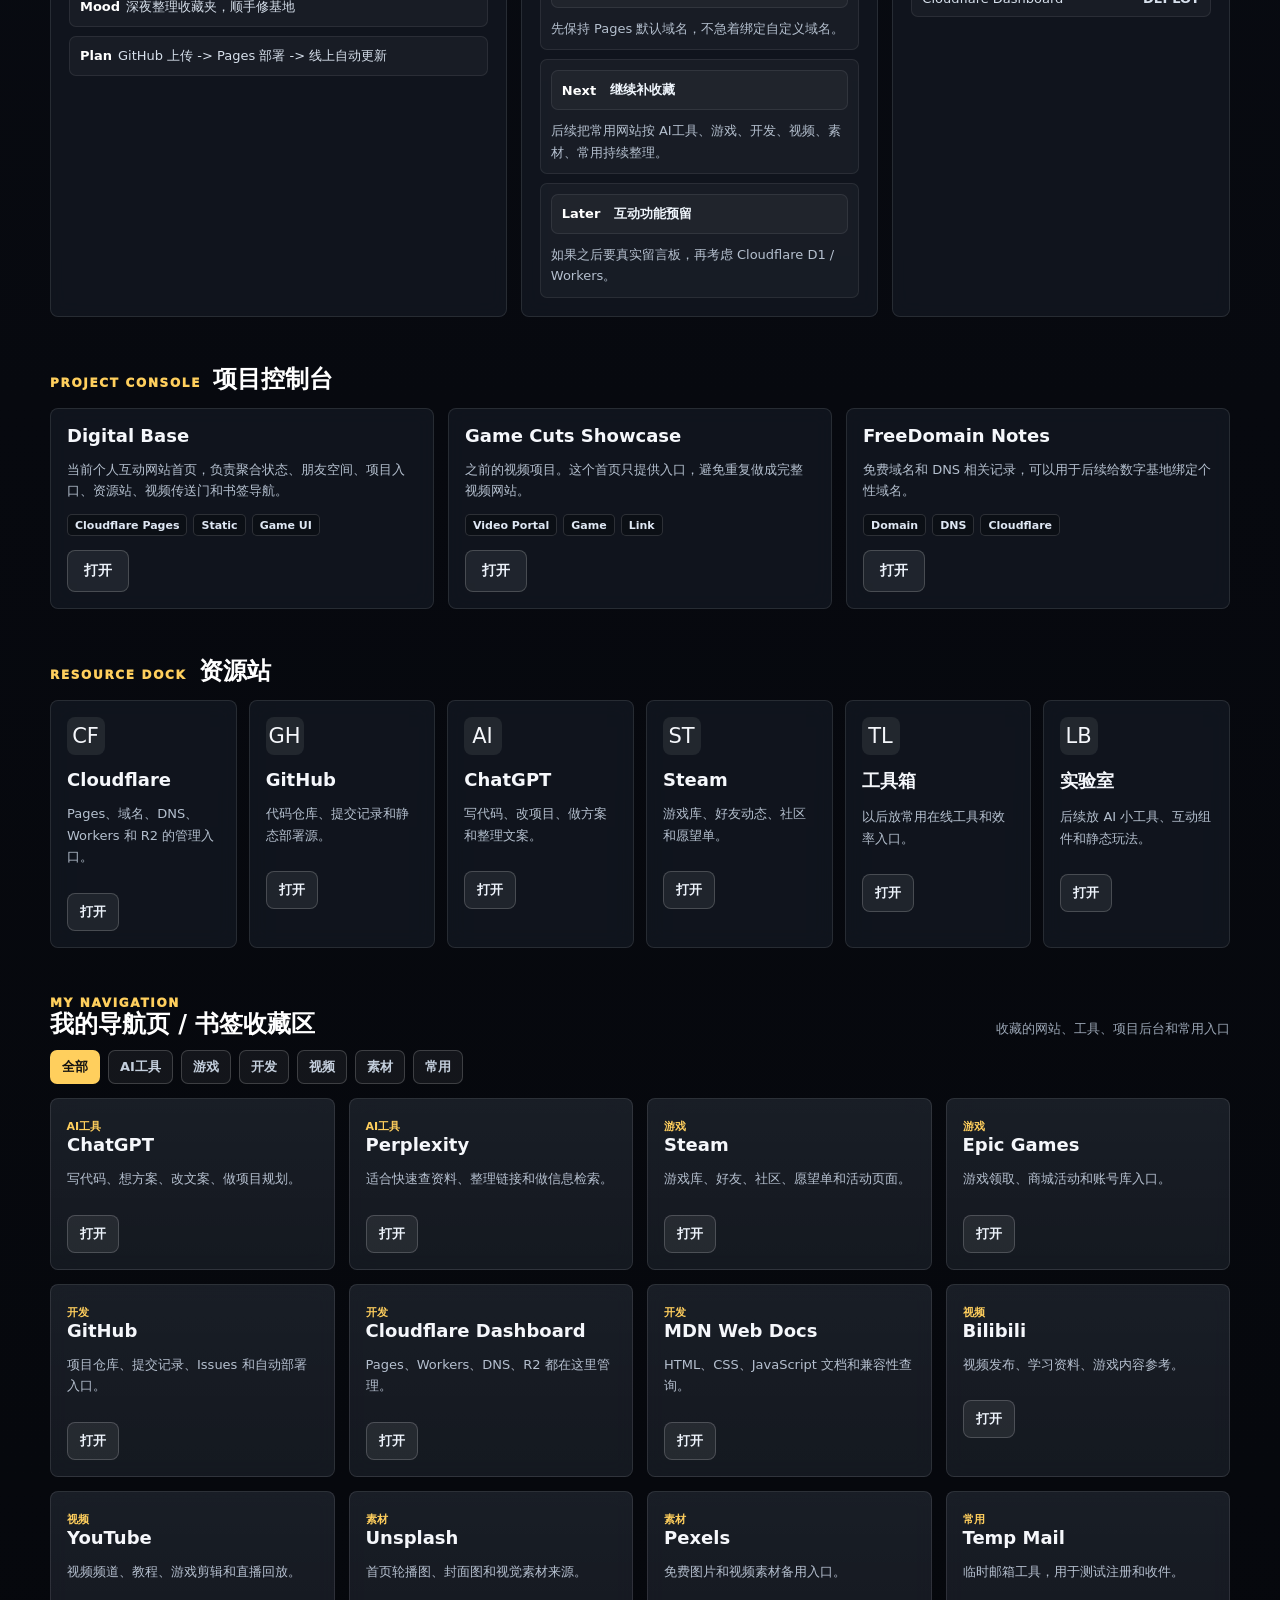
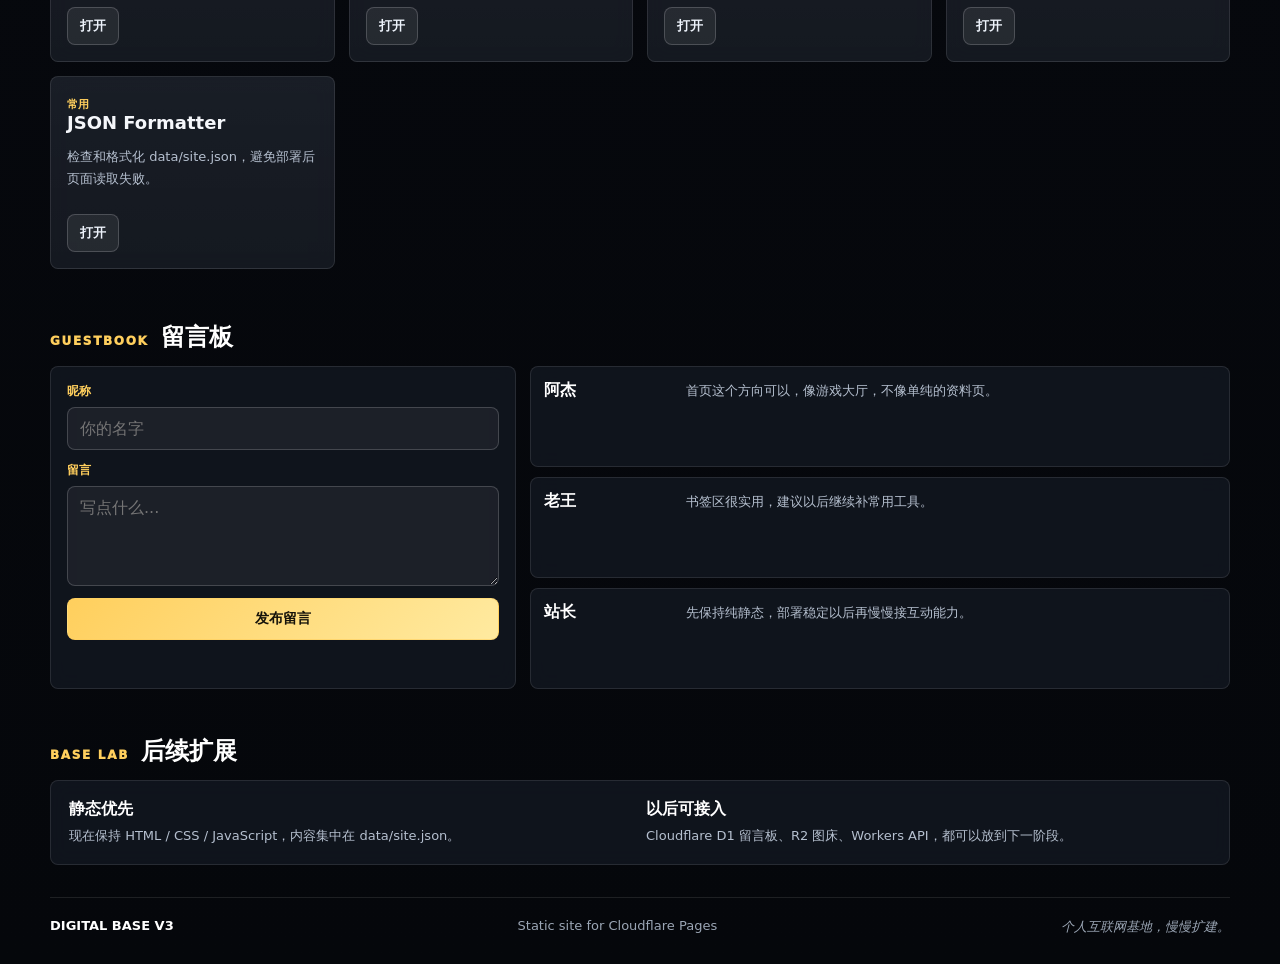
==== commit a466fca9: "render remaining sections from cms api" ====
--- a/index.html
+++ b/index.html
@@ -82,7 +82,7 @@
           <p>VIDEO PORTAL</p>
           <h2>视频传送门</h2>
         </div>
-        <a class="btn compact" id="mainVideoLink" href="#" target="_blank" rel="noreferrer">进入完整项目</a>
+        <a class="btn compact" id="mainVideoLink" target="_blank" rel="noreferrer">进入完整项目</a>
       </div>
       <div class="video-row" id="videoRow" aria-label="视频入口列表"></div>
     </section>
--- a/styles.css
+++ b/styles.css
@@ -538,6 +538,22 @@
   transition: transform .18s ease, border-color .18s ease;
 }
 
+.video-card::after {
+  content: "";
+  position: absolute;
+  inset: 0;
+  background: linear-gradient(180deg, rgba(4, 6, 10, .08), rgba(4, 6, 10, .9) 78%);
+  pointer-events: none;
+}
+
+.video-cover {
+  position: absolute;
+  inset: 0;
+  width: 100%;
+  height: 100%;
+  object-fit: cover;
+}
+
 .video-card:hover,
 .project-card:hover,
 .resource-card:hover,
@@ -549,9 +565,15 @@
 }
 
 .video-card-content {
+  position: relative;
+  z-index: 1;
   align-self: flex-end;
   width: 100%;
   padding: 12px;
+}
+
+.video-open {
+  margin-top: 10px;
 }
 
 .video-card h3 {
@@ -743,6 +765,13 @@
   font-weight: 950;
 }
 
+.avatar img {
+  width: 100%;
+  height: 100%;
+  border-radius: inherit;
+  object-fit: cover;
+}
+
 .friend-card h3 {
   margin: 12px 0 6px;
   font-size: 16px;
@@ -769,6 +798,28 @@
   transition: transform .18s ease, border-color .18s ease;
 }
 
+.project-cover {
+  width: 100%;
+  height: 160px;
+  display: block;
+  object-fit: cover;
+  margin-bottom: 14px;
+  border: 1px solid var(--line);
+  border-radius: 7px;
+  background: rgba(255, 255, 255, .04);
+}
+
+.resource-cover {
+  width: 100%;
+  height: 118px;
+  display: block;
+  object-fit: cover;
+  margin-bottom: 12px;
+  border: 1px solid var(--line);
+  border-radius: 7px;
+  background: rgba(255, 255, 255, .04);
+}
+
 .project-card .btn {
   margin-top: 14px;
 }
@@ -784,6 +835,7 @@
 }
 
 .resource-card .icon {
+  overflow: hidden;
   display: grid;
   place-items: center;
   width: 38px;
@@ -794,6 +846,18 @@
   font-size: 21px;
 }
 
+.resource-card .icon img {
+  width: 100%;
+  height: 100%;
+  display: block;
+  object-fit: cover;
+}
+
+.resource-card .btn,
+.bookmark-card .btn {
+  margin-top: 12px;
+}
+
 .bookmark-section {
   padding-bottom: 30px;
 }
@@ -873,7 +937,7 @@
 
 .feed-media {
   display: grid;
-  grid-template-columns: repeat(2, 1fr);
+  grid-template-columns: repeat(auto-fit, minmax(140px, 1fr));
   gap: 8px;
 }
 
@@ -1177,6 +1241,10 @@
     min-height: auto;
   }
 
+  .feed-media {
+    grid-template-columns: 1fr;
+  }
+
   footer {
     flex-direction: column;
   }
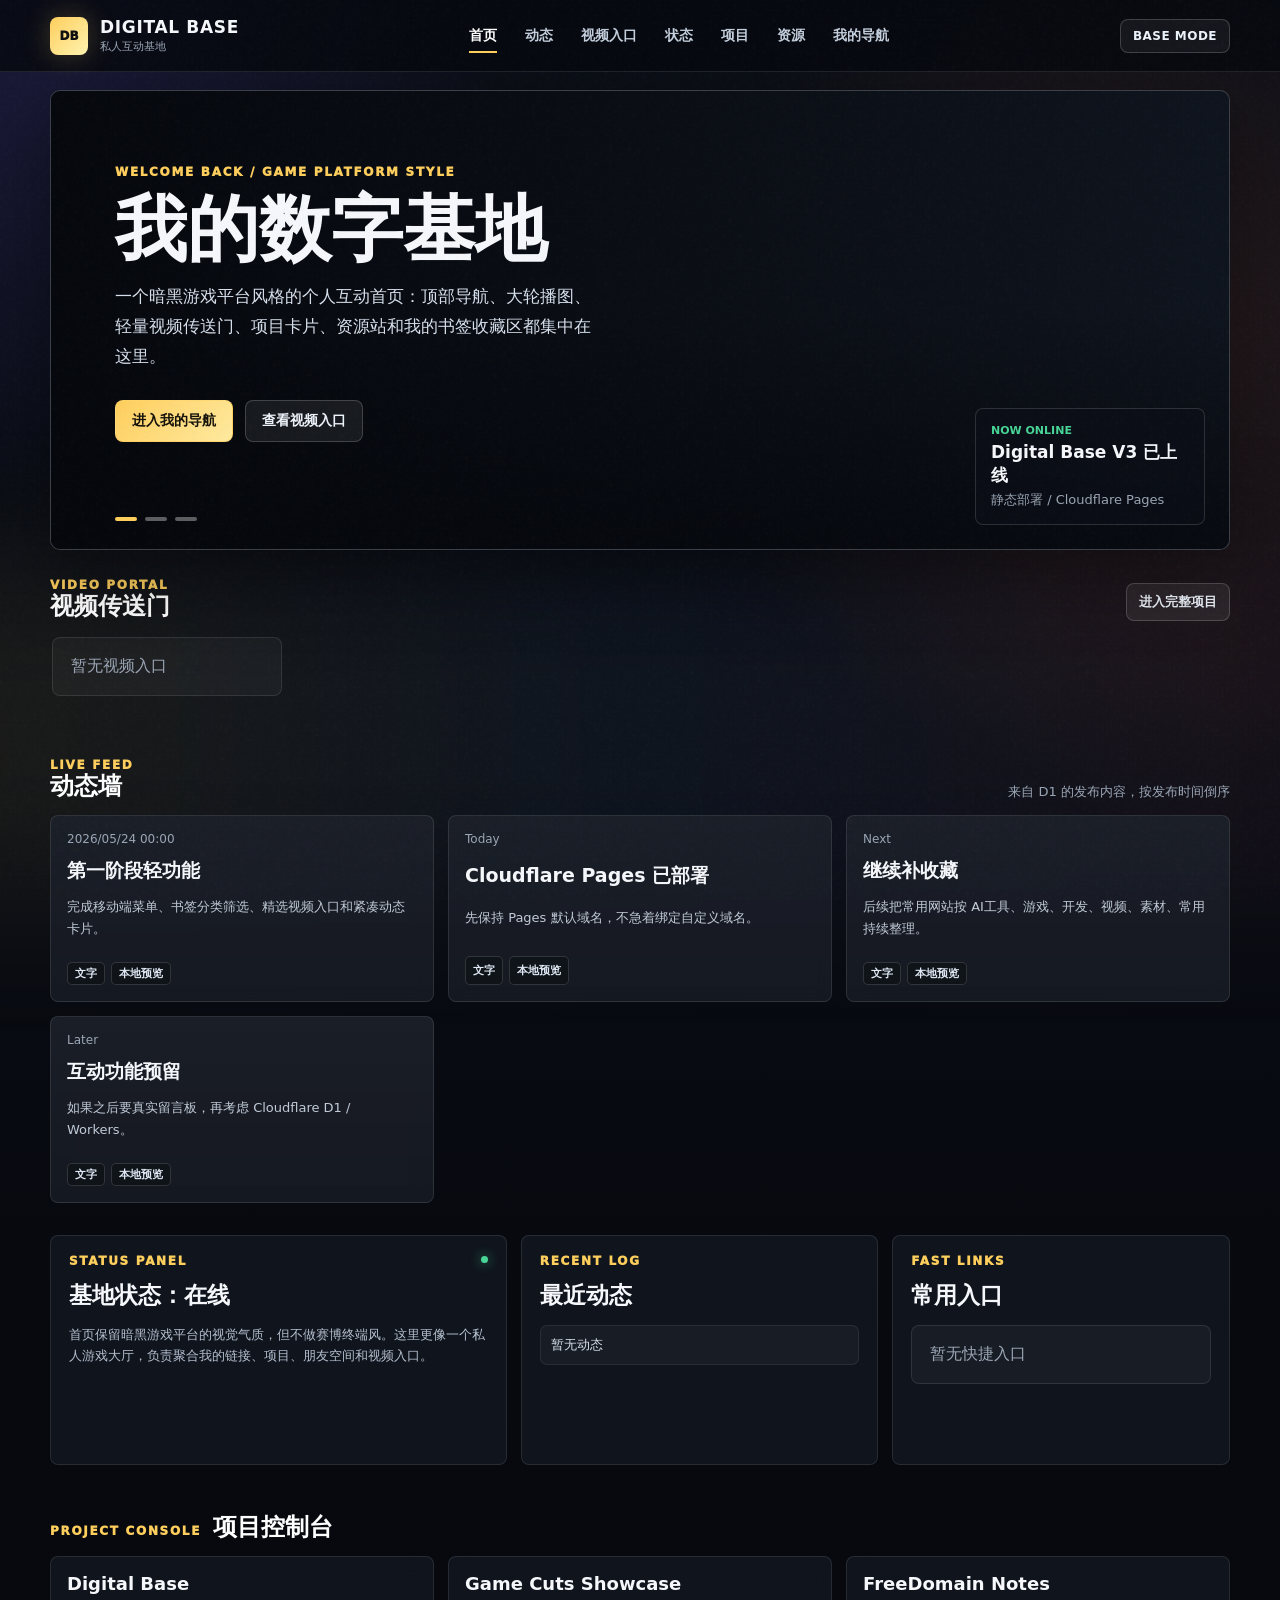
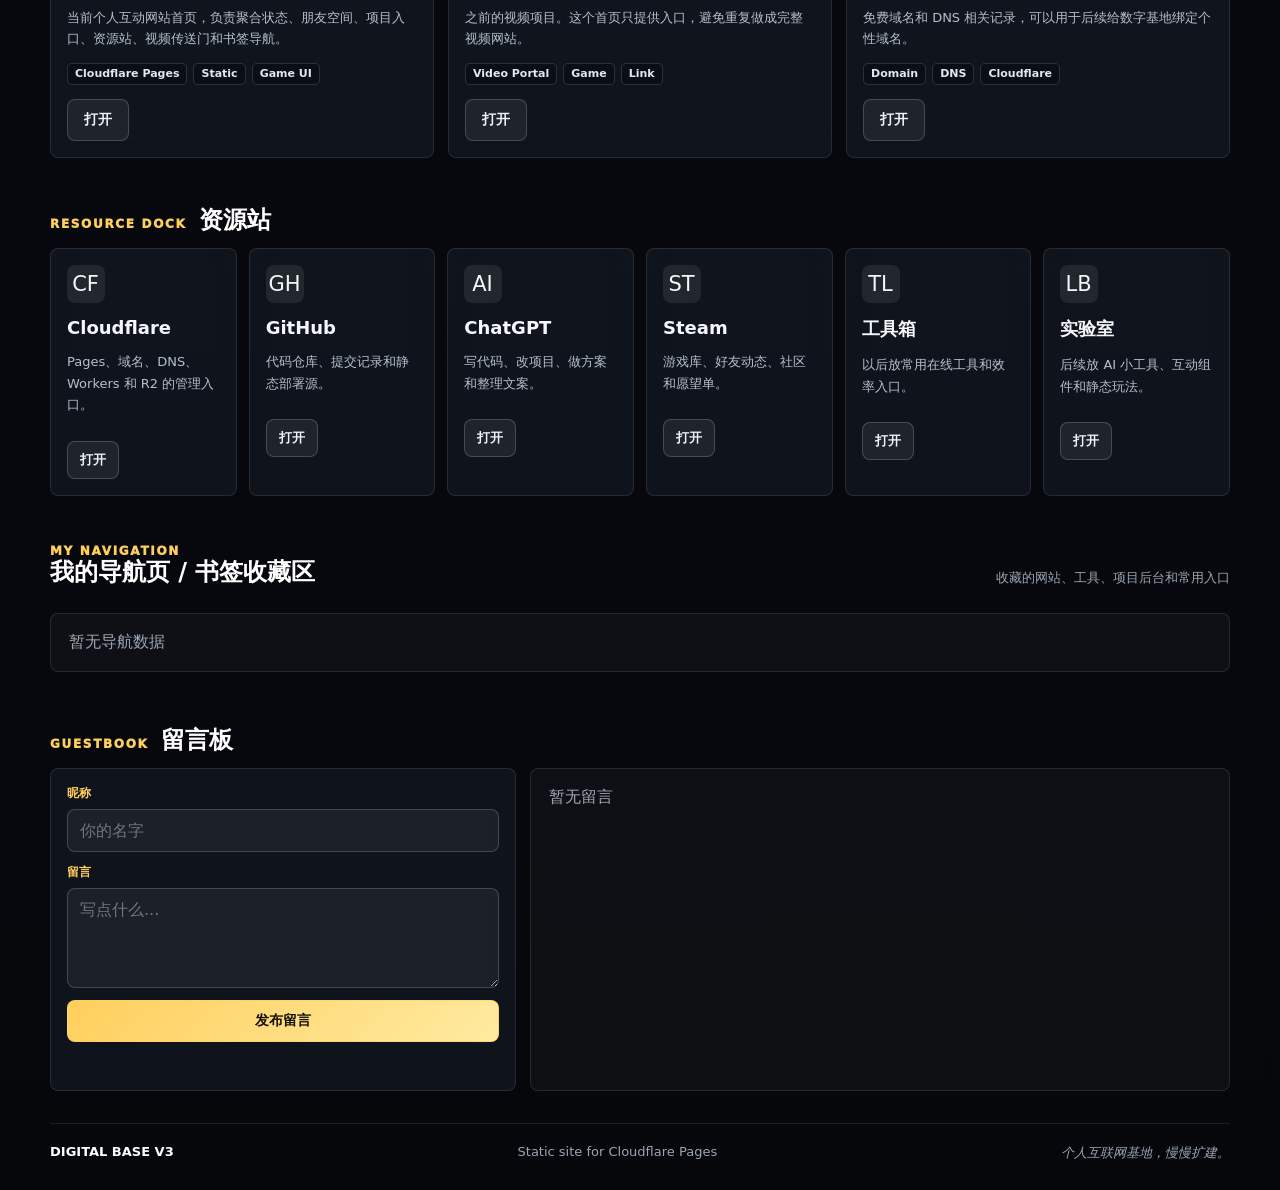
==== commit ffa267c6: "restore project" ====
--- a/index.html
+++ b/index.html
@@ -189,22 +189,7 @@
       </div>
     </section>
 
-    <section class="section lab" id="lab">
-      <div class="section-head">
-        <p>BASE LAB</p>
-        <h2>后续扩展</h2>
-      </div>
-      <div class="lab-panel">
-        <div>
-          <strong>静态优先</strong>
-          <span>现在保持 HTML / CSS / JavaScript，内容集中在 data/site.json。</span>
-        </div>
-        <div>
-          <strong>以后可接入</strong>
-          <span>Cloudflare D1 留言板、R2 图床、Workers API，都可以放到下一阶段。</span>
-        </div>
-      </div>
-    </section>
+    <section class="section lab" id="lab" hidden></section>
   </main>
 
   <footer>
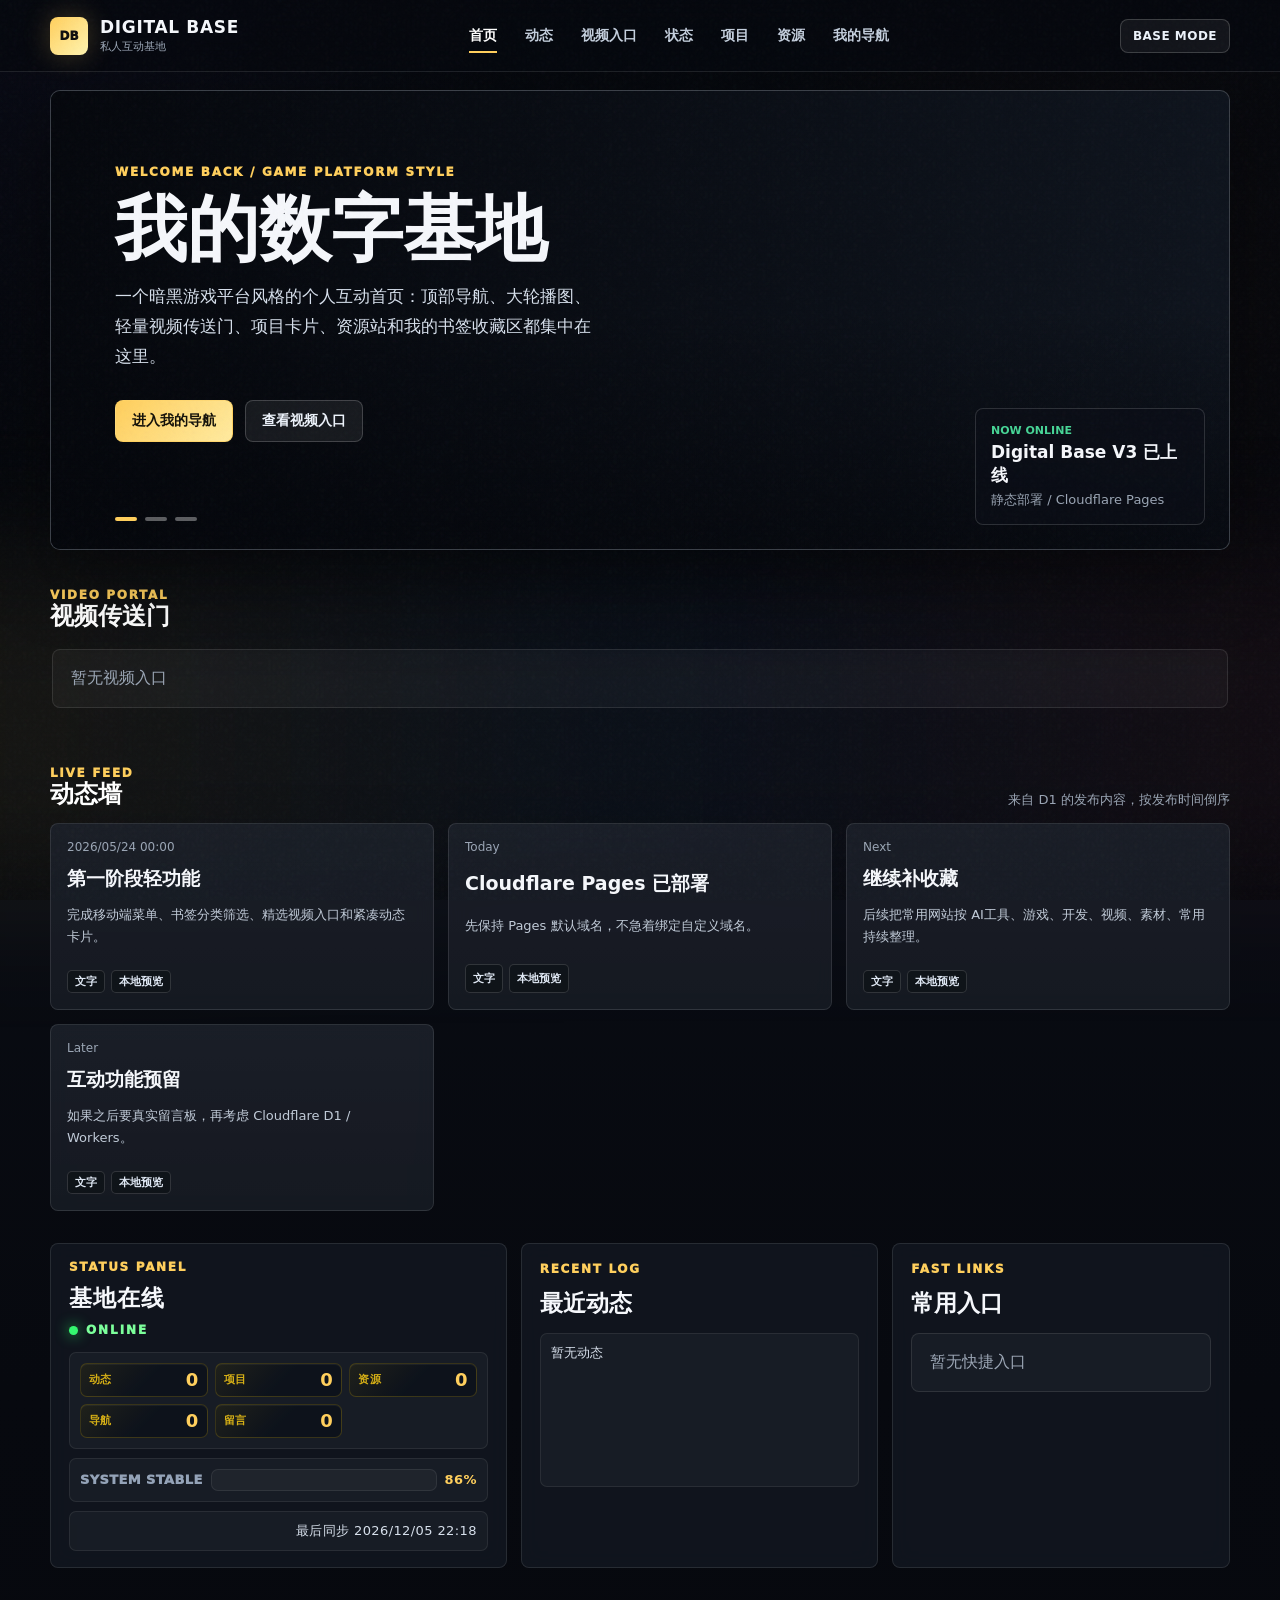
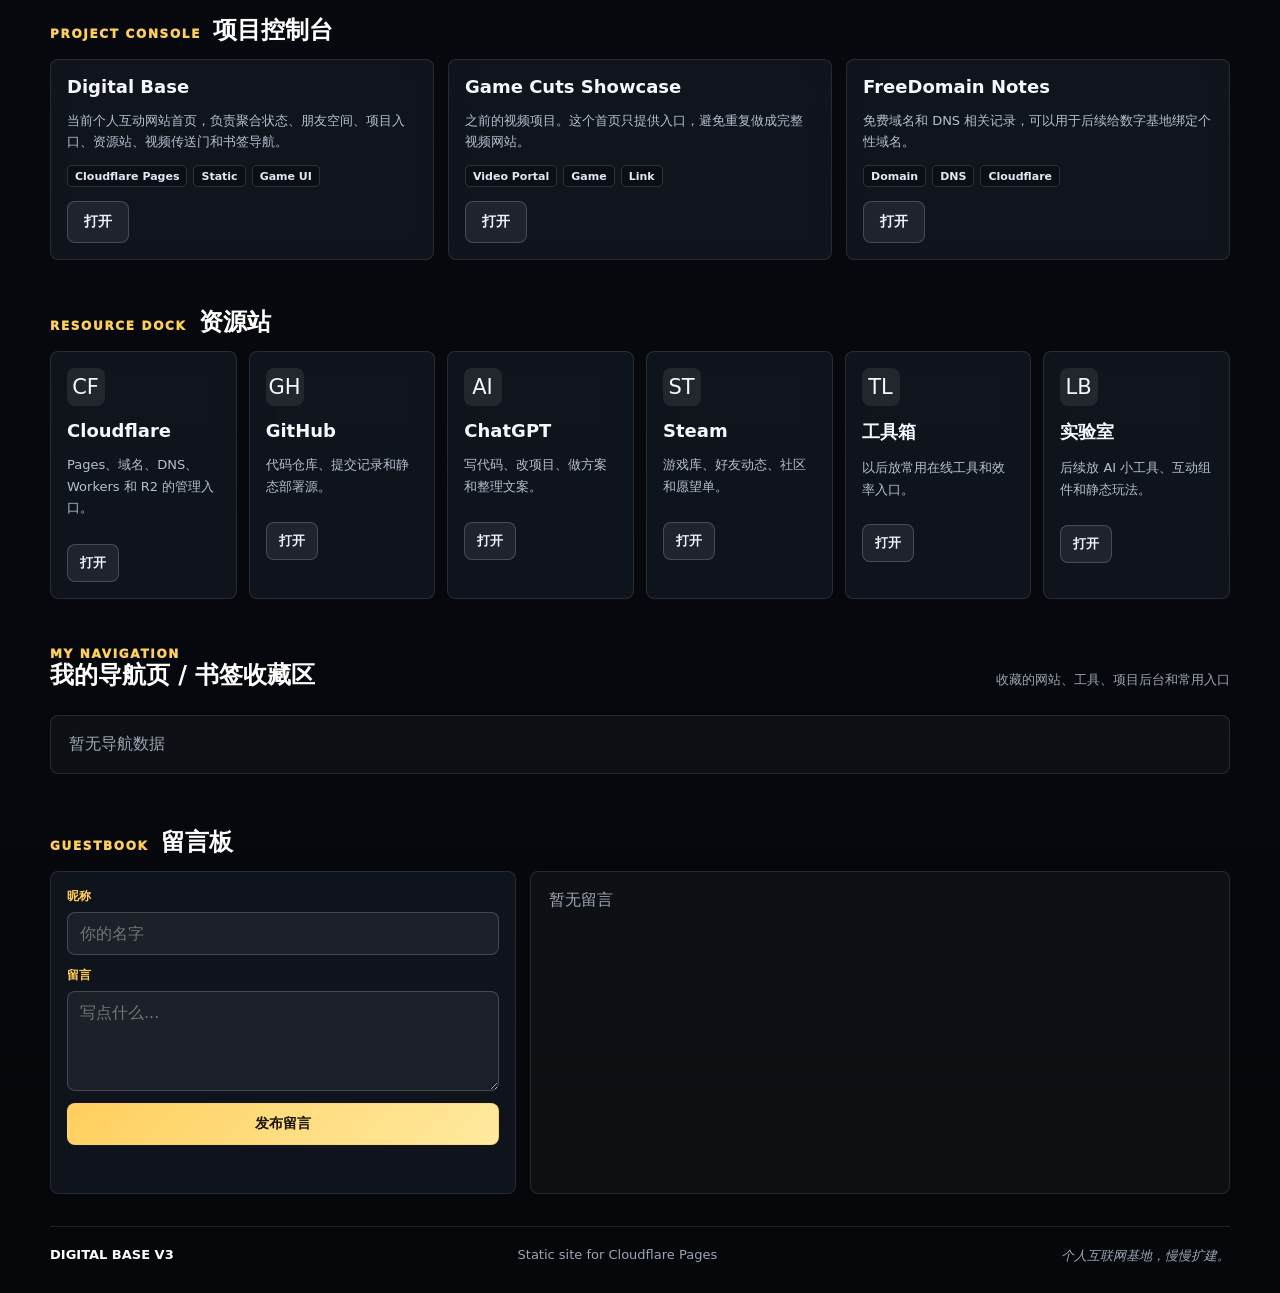
==== commit 8f5d6c1c: "enhance video portal and background" ====
--- a/index.html
+++ b/index.html
@@ -82,7 +82,6 @@
           <p>VIDEO PORTAL</p>
           <h2>视频传送门</h2>
         </div>
-        <a class="btn compact" id="mainVideoLink" target="_blank" rel="noreferrer">进入完整项目</a>
       </div>
       <div class="video-row" id="videoRow" aria-label="视频入口列表"></div>
     </section>
--- a/styles.css
+++ b/styles.css
@@ -13,6 +13,7 @@
   --green: #48d597;
   --blue: #6aa7ff;
   --max: 1180px;
+  --site-bg-image: none;
 }
 
 * {
@@ -28,10 +29,16 @@
   min-height: 100vh;
   color: var(--text);
   font-family: Inter, ui-sans-serif, system-ui, -apple-system, BlinkMacSystemFont, "Segoe UI", "Microsoft YaHei", sans-serif;
-  background:
+  background-color: var(--bg);
+  background-image:
+    linear-gradient(180deg, rgba(5, 7, 11, .78), rgba(5, 7, 11, .9)),
+    var(--site-bg-image),
     radial-gradient(circle at top left, rgba(115, 90, 255, .16), transparent 32rem),
     radial-gradient(circle at 88% 12%, rgba(255, 119, 79, .12), transparent 28rem),
     linear-gradient(180deg, #0b0f17 0%, #07090f 48%, #05070b 100%);
+  background-size: auto, cover, auto, auto, auto;
+  background-position: center, center, top left, 88% 12%, center;
+  background-attachment: fixed, fixed, scroll, scroll, scroll;
   overflow-x: hidden;
 }
 
@@ -512,30 +519,29 @@
 }
 
 .portal {
-  padding-top: 8px;
+  padding-top: 18px;
 }
 
 .video-row {
   display: grid;
-  grid-auto-flow: column;
-  grid-auto-columns: 230px;
-  gap: 14px;
-  overflow-x: auto;
-  padding: 2px 2px 14px;
+  grid-template-columns: repeat(3, minmax(0, 1fr));
+  gap: 18px;
+  overflow: visible;
+  padding: 4px 2px 10px;
   scrollbar-color: rgba(255, 255, 255, .24) transparent;
 }
 
 .video-card {
   position: relative;
   display: flex;
-  min-height: 142px;
+  min-height: 245px;
   overflow: hidden;
   border: 1px solid var(--line);
   border-radius: 8px;
   background-image: linear-gradient(180deg, rgba(4, 6, 10, .05), rgba(4, 6, 10, .9) 78%), var(--cover);
   background-size: cover;
   background-position: center;
-  transition: transform .18s ease, border-color .18s ease;
+  transition: transform .18s ease, border-color .18s ease, box-shadow .18s ease;
 }
 
 .video-card::after {
@@ -552,6 +558,94 @@
   width: 100%;
   height: 100%;
   object-fit: cover;
+  transition: transform .28s ease, opacity .18s ease;
+}
+
+.video-preview-frame {
+  position: absolute;
+  inset: 0;
+  z-index: 0;
+  width: 100%;
+  height: 100%;
+  border: 0;
+}
+
+.video-cover-placeholder {
+  position: absolute;
+  inset: 0;
+  display: grid;
+  place-items: center;
+  padding: 18px;
+  overflow: hidden;
+  text-align: center;
+  background:
+    radial-gradient(circle at 28% 22%, rgba(250, 204, 21, .2), transparent 32%),
+    radial-gradient(circle at 78% 10%, rgba(53, 246, 111, .16), transparent 30%),
+    linear-gradient(135deg, rgba(7, 12, 22, .98), rgba(21, 28, 42, .88));
+  transition: transform .28s ease, opacity .18s ease;
+}
+
+.video-cover-placeholder::before {
+  content: "";
+  position: absolute;
+  inset: 12px;
+  border: 1px solid rgba(250, 204, 21, .16);
+  border-radius: 8px;
+  pointer-events: none;
+}
+
+.video-cover-badge {
+  position: absolute;
+  top: 12px;
+  right: 12px;
+  z-index: 1;
+  padding: 4px 7px;
+  border: 1px solid rgba(250, 204, 21, .35);
+  border-radius: 5px;
+  color: var(--accent);
+  background: rgba(0, 0, 0, .32);
+  font-size: 10px;
+  font-weight: 950;
+  letter-spacing: .12em;
+}
+
+.video-cover-play {
+  position: relative;
+  z-index: 1;
+  width: 46px;
+  height: 46px;
+  border: 1px solid rgba(255, 255, 255, .26);
+  border-radius: 50%;
+  background: rgba(0, 0, 0, .32);
+  box-shadow: 0 0 20px rgba(250, 204, 21, .2);
+}
+
+.video-cover-play::after {
+  content: "";
+  position: absolute;
+  top: 50%;
+  left: 53%;
+  width: 0;
+  height: 0;
+  border-top: 9px solid transparent;
+  border-bottom: 9px solid transparent;
+  border-left: 14px solid var(--accent);
+  transform: translate(-50%, -50%);
+}
+
+.video-cover-placeholder strong {
+  position: absolute;
+  z-index: 1;
+  left: 14px;
+  right: 14px;
+  bottom: 14px;
+  display: -webkit-box;
+  overflow: hidden;
+  color: #f8fafc;
+  font-size: 13px;
+  line-height: 1.35;
+  -webkit-line-clamp: 2;
+  -webkit-box-orient: vertical;
 }
 
 .video-card:hover,
@@ -564,12 +658,32 @@
   border-color: rgba(255, 255, 255, .24);
 }
 
+.video-card:hover {
+  border-color: rgba(250, 204, 21, .45);
+  box-shadow: 0 16px 42px rgba(0, 0, 0, .32), 0 0 0 1px rgba(250, 204, 21, .12);
+}
+
+.video-card:hover .video-cover,
+.video-card:hover .video-cover-placeholder {
+  transform: scale(1.035);
+}
+
+.video-card.previewing .video-cover,
+.video-card.previewing .video-cover-placeholder {
+  opacity: 0;
+}
+
+.video-card:hover .video-cover-play {
+  border-color: rgba(250, 204, 21, .66);
+  box-shadow: 0 0 26px rgba(250, 204, 21, .34);
+}
+
 .video-card-content {
   position: relative;
-  z-index: 1;
+  z-index: 2;
   align-self: flex-end;
   width: 100%;
-  padding: 12px;
+  padding: 16px;
 }
 
 .video-open {
@@ -578,13 +692,13 @@
 
 .video-card h3 {
   margin: 0 0 7px;
-  font-size: 15px;
+  font-size: 18px;
 }
 
 .video-card p {
   margin: 0;
   color: #c7d0dd;
-  font-size: 12px;
+  font-size: 13px;
   line-height: 1.45;
 }
 
@@ -640,15 +754,60 @@
   padding: 18px;
 }
 
+.status-panel {
+  display: flex;
+  flex-direction: column;
+  justify-content: center;
+  overflow: hidden;
+  padding-top: 16px;
+  padding-bottom: 16px;
+}
+
 .status-panel .online-dot {
-  position: absolute;
-  top: 20px;
-  right: 18px;
+  display: none;
 }
 
 .feature-panel h2 {
   margin: 12px 0 10px;
   font-size: 23px;
+}
+
+.status-panel h2 {
+  margin: 9px 0 7px;
+  letter-spacing: .04em;
+}
+
+.feature-panel.status-panel > p {
+  display: inline-flex;
+  align-items: center;
+  gap: 8px;
+  margin: 0;
+  color: #7cff9b;
+  font-size: 12px;
+  font-weight: 950;
+  letter-spacing: .16em;
+}
+
+.hud-pulse {
+  width: 9px;
+  height: 9px;
+  border-radius: 50%;
+  background: #35f66f;
+  box-shadow: 0 0 0 0 rgba(53, 246, 111, .5), 0 0 14px rgba(53, 246, 111, .85);
+  animation: hudPulse 1.7s ease-in-out infinite;
+}
+
+@keyframes hudPulse {
+  0%,
+  100% {
+    box-shadow: 0 0 0 0 rgba(53, 246, 111, .46), 0 0 14px rgba(53, 246, 111, .8);
+    transform: scale(.92);
+  }
+
+  50% {
+    box-shadow: 0 0 0 6px rgba(53, 246, 111, 0), 0 0 20px rgba(53, 246, 111, 1);
+    transform: scale(1);
+  }
 }
 
 .feature-panel p,
@@ -673,7 +832,9 @@
 }
 
 .status-list div,
-.updates div,
+.updates > .update-item,
+.updates > .empty-state,
+.updates > .recent-carousel,
 .friend-status div,
 .quick-links a {
   padding: 10px;
@@ -684,32 +845,202 @@
   font-size: 13px;
 }
 
+.status-list {
+  gap: 9px;
+  margin-top: 11px;
+}
+
+.status-list > div {
+  letter-spacing: .03em;
+}
+
 .status-list strong,
 .updates strong {
   color: #fff;
   margin-right: 6px;
 }
 
+.hud-chip-grid {
+  display: grid;
+  grid-template-columns: repeat(3, minmax(0, 1fr));
+  gap: 7px;
+}
+
+.hud-chip {
+  display: flex;
+  align-items: center;
+  justify-content: space-between;
+  gap: 5px;
+  min-height: 33px;
+  padding: 7px 8px;
+  border: 1px solid rgba(250, 204, 21, .18);
+  border-radius: 7px;
+  background:
+    linear-gradient(135deg, rgba(250, 204, 21, .08), transparent 54%),
+    rgba(4, 10, 18, .48);
+  box-shadow: inset 0 1px 0 rgba(255, 255, 255, .05);
+  white-space: nowrap;
+}
+
+.hud-chip em {
+  color: rgba(250, 204, 21, .84);
+  font-size: 11px;
+  font-style: normal;
+  font-weight: 900;
+}
+
+.hud-chip strong {
+  color: var(--accent);
+  margin-right: 0;
+  font-size: 18px;
+  line-height: 1;
+}
+
+.hud-system {
+  display: grid;
+  grid-template-columns: auto 1fr auto;
+  align-items: center;
+  gap: 8px;
+  min-height: 24px;
+  color: #dfe8f4;
+  font-size: 10px;
+  font-weight: 950;
+  letter-spacing: .08em;
+}
+
+.hud-system span,
+.hud-sync {
+  color: #94a3b8;
+}
+
+.hud-system strong {
+  color: var(--accent);
+  margin-right: 0;
+}
+
+.hud-bar {
+  height: 6px;
+  overflow: hidden;
+  border: 1px solid rgba(255, 255, 255, .09);
+  border-radius: 999px;
+  background: rgba(255, 255, 255, .08);
+}
+
+.hud-bar i {
+  display: block;
+  width: 86%;
+  height: 100%;
+  background: linear-gradient(90deg, #35f66f, var(--accent));
+  box-shadow: 0 0 12px rgba(250, 204, 21, .42);
+}
+
+.hud-sync {
+  font-size: 10px;
+  text-align: right;
+}
+
 .updates p {
   margin: 5px 0 0;
 }
 
+.updates {
+  min-height: 154px;
+}
+
+.recent-carousel {
+  height: 154px;
+  display: grid;
+  grid-template-rows: minmax(0, 1fr) auto;
+  gap: 10px;
+  overflow: hidden;
+}
+
 .update-item {
   display: grid;
   gap: 5px;
 }
 
+.recent-slide {
+  min-height: 0;
+  overflow: hidden;
+}
+
 .update-top {
   display: flex;
-  align-items: center;
+  align-items: flex-start;
   gap: 8px;
   min-width: 0;
+}
+
+.update-top strong {
+  flex: 0 0 auto;
 }
 
 .update-top span {
   color: #eef4fb;
   font-weight: 850;
   overflow-wrap: anywhere;
+  display: -webkit-box;
+  -webkit-line-clamp: 2;
+  -webkit-box-orient: vertical;
+  overflow: hidden;
+}
+
+.recent-slide p {
+  display: -webkit-box;
+  -webkit-line-clamp: 3;
+  -webkit-box-orient: vertical;
+  overflow: hidden;
+}
+
+.recent-controls {
+  display: grid;
+  grid-template-columns: 28px 1fr 28px;
+  align-items: center;
+  gap: 8px;
+}
+
+.recent-nav,
+.recent-dot {
+  border: 1px solid rgba(250, 204, 21, .28);
+  background: rgba(0, 0, 0, .24);
+  color: #f8fafc;
+  cursor: pointer;
+}
+
+.recent-nav {
+  width: 28px;
+  height: 28px;
+  border-radius: 6px;
+  font-size: 19px;
+  line-height: 1;
+}
+
+.recent-nav:hover,
+.recent-dot:hover {
+  border-color: rgba(250, 204, 21, .75);
+  background: rgba(250, 204, 21, .16);
+}
+
+.recent-dots {
+  display: flex;
+  justify-content: center;
+  align-items: center;
+  gap: 6px;
+  min-width: 0;
+}
+
+.recent-dot {
+  width: 7px;
+  height: 7px;
+  padding: 0;
+  border-radius: 50%;
+  background: rgba(255, 255, 255, .18);
+}
+
+.recent-dot.active {
+  border-color: rgba(250, 204, 21, .75);
+  background: rgba(250, 204, 21, .72);
 }
 
 .quick-links a {
@@ -1187,10 +1518,20 @@
   }
 
   .video-row {
-    grid-auto-columns: 78vw;
+    grid-template-columns: repeat(2, minmax(0, 1fr));
+  }
+
+  .hud-chip-grid {
+    grid-template-columns: repeat(2, minmax(0, 1fr));
   }
 
   .message {
+    grid-template-columns: 1fr;
+  }
+}
+
+@media (max-width: 560px) {
+  .video-row {
     grid-template-columns: 1fr;
   }
 }
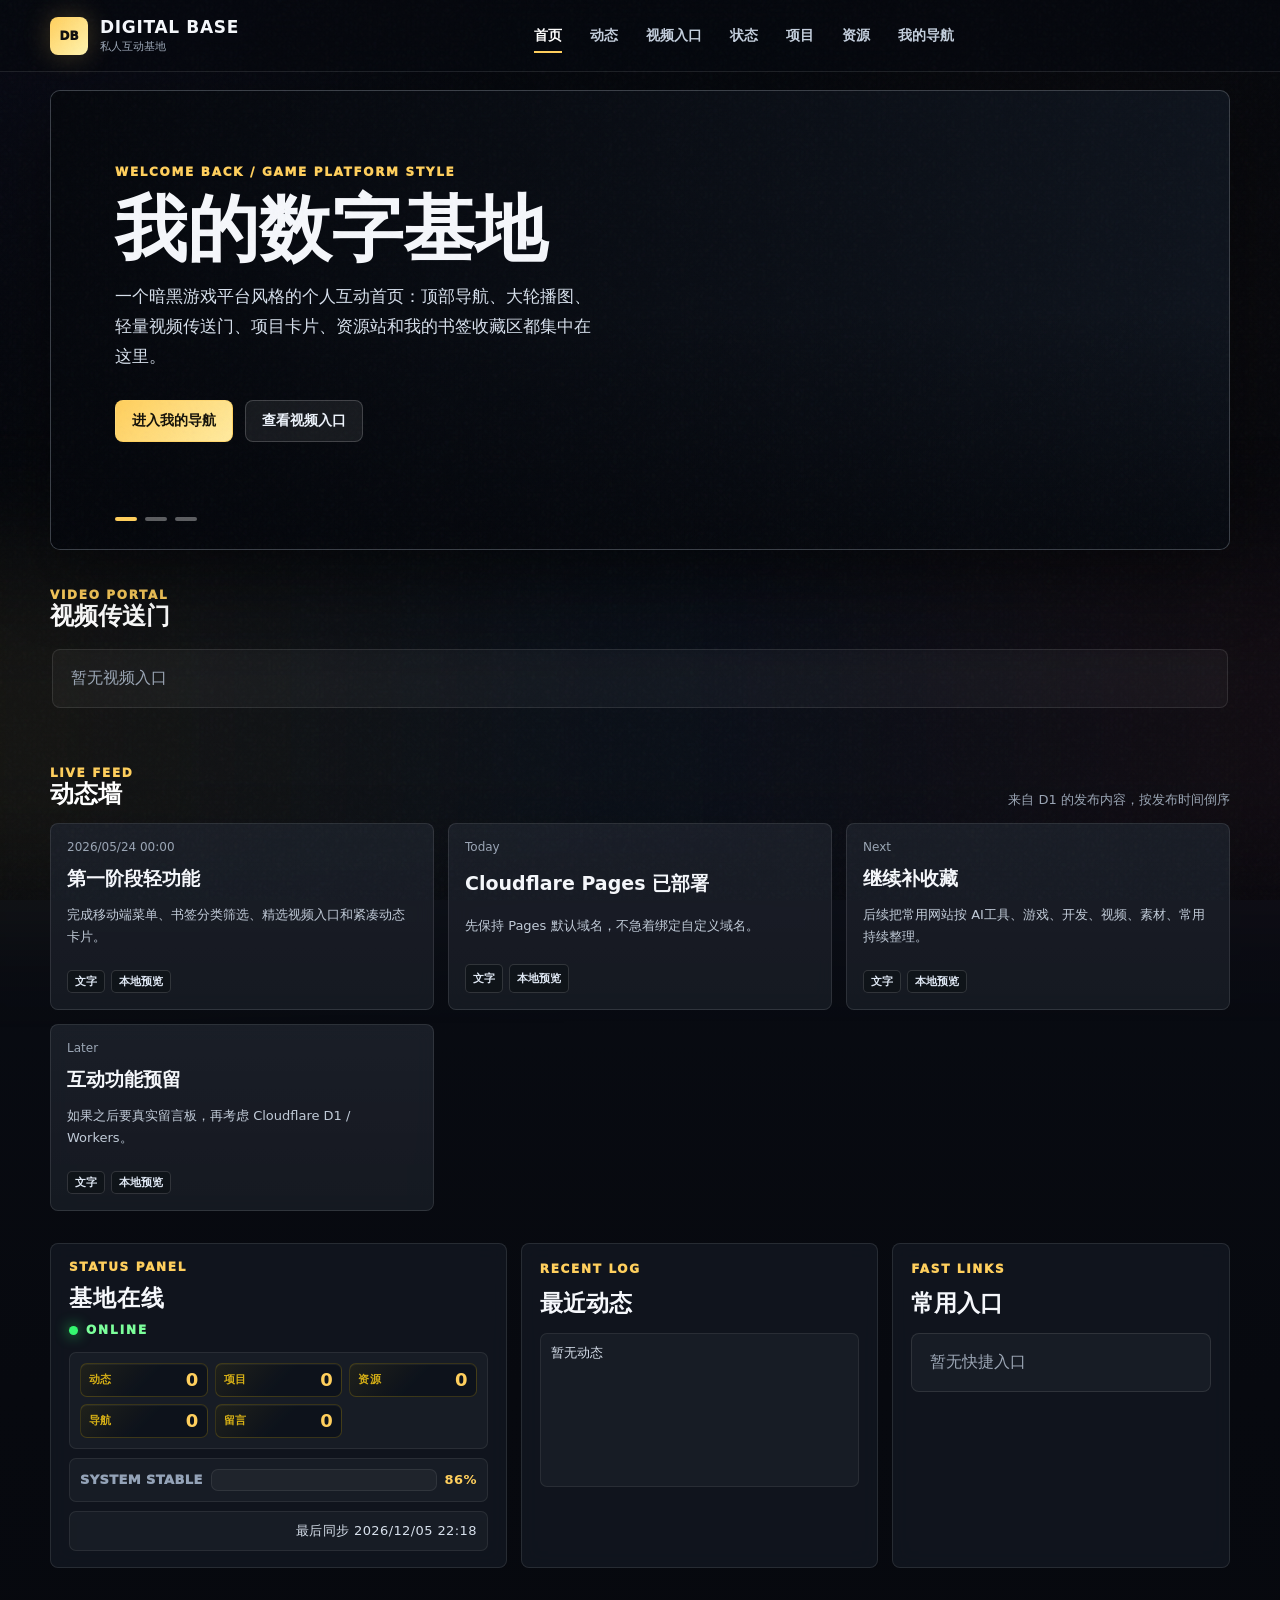
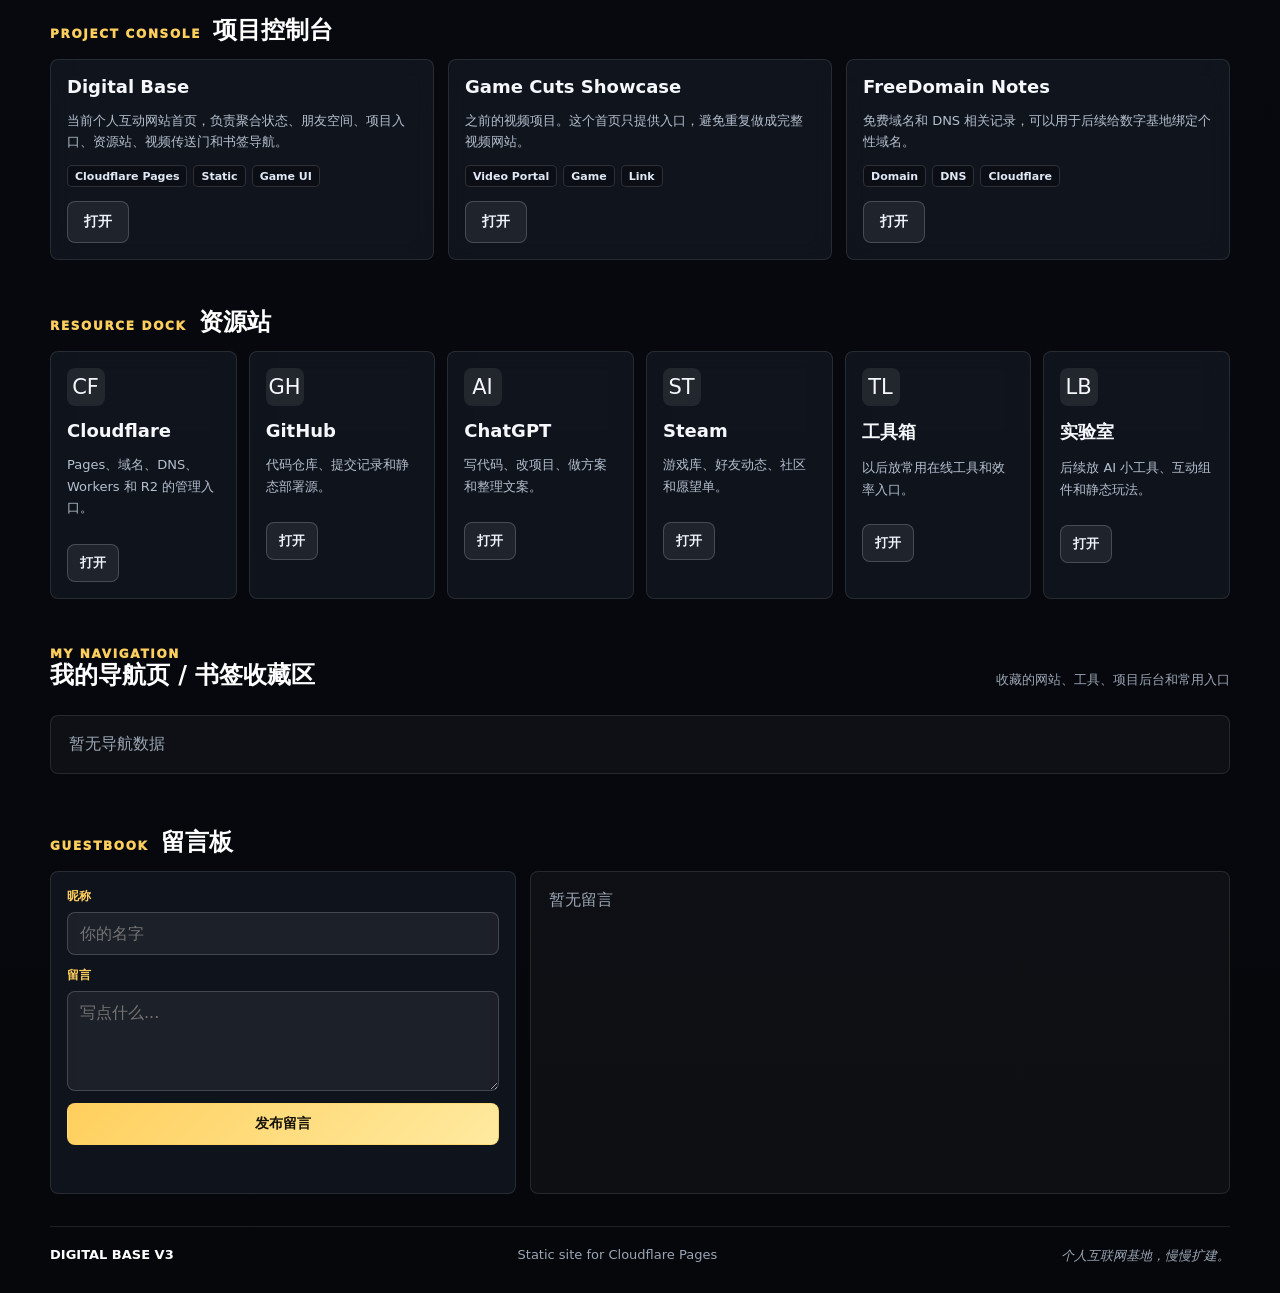
==== commit 232fe323: "remove unused hero ui elements" ====
--- a/index.html
+++ b/index.html
@@ -37,7 +37,6 @@
       <a href="#bookmarks">我的导航</a>
     </nav>
 
-    <button class="sound-btn" id="soundBtn" type="button">BASE MODE</button>
   </header>
 
   <aside class="float-menu" id="floatMenu" aria-label="页面快捷菜单">
@@ -66,11 +65,6 @@
             <a class="btn primary" id="heroPrimary" href="#bookmarks">进入导航页</a>
             <a class="btn ghost" id="heroSecondary" href="#portal">打开视频入口</a>
           </div>
-        </div>
-        <div class="hero-status-card">
-          <small>NOW ONLINE</small>
-          <strong id="miniCurrent"></strong>
-          <span id="miniNext"></span>
         </div>
         <div class="dots" id="dots" aria-label="轮播切换"></div>
       </div>
--- a/styles.css
+++ b/styles.css
@@ -38,20 +38,13 @@
     linear-gradient(180deg, #0b0f17 0%, #07090f 48%, #05070b 100%);
   background-size: auto, cover, auto, auto, auto;
   background-position: center, center, top left, 88% 12%, center;
+  background-repeat: no-repeat, no-repeat, no-repeat, no-repeat, no-repeat;
   background-attachment: fixed, fixed, scroll, scroll, scroll;
   overflow-x: hidden;
 }
 
 body.nav-open {
   overflow-x: hidden;
-}
-
-body.calm-mode .page-glow {
-  opacity: .35;
-}
-
-body.calm-mode .grain {
-  opacity: .02;
 }
 
 a {
@@ -173,7 +166,6 @@
   transform: scaleX(1);
 }
 
-.sound-btn,
 .menu-toggle,
 .btn,
 .bookmark-filter button {
@@ -181,15 +173,6 @@
   background: rgba(255, 255, 255, .055);
   color: #edf3fb;
   cursor: pointer;
-}
-
-.sound-btn {
-  flex: 0 0 auto;
-  border-radius: 8px;
-  padding: 9px 12px;
-  font-size: 12px;
-  font-weight: 850;
-  letter-spacing: .04em;
 }
 
 .menu-toggle {
@@ -435,36 +418,6 @@
   font-size: 13px;
 }
 
-.hero-status-card {
-  position: absolute;
-  z-index: 2;
-  right: 24px;
-  bottom: 24px;
-  display: grid;
-  gap: 4px;
-  width: 230px;
-  padding: 15px;
-  border: 1px solid rgba(255, 255, 255, .14);
-  border-radius: 8px;
-  background: rgba(12, 16, 24, .68);
-  backdrop-filter: blur(12px);
-}
-
-.hero-status-card small {
-  color: var(--green);
-  font-size: 11px;
-  font-weight: 900;
-}
-
-.hero-status-card strong {
-  font-size: 17px;
-}
-
-.hero-status-card span {
-  color: var(--muted);
-  font-size: 13px;
-}
-
 .dots {
   position: absolute;
   z-index: 4;
@@ -550,6 +503,7 @@
   inset: 0;
   background: linear-gradient(180deg, rgba(4, 6, 10, .08), rgba(4, 6, 10, .9) 78%);
   pointer-events: none;
+  transition: opacity .2s ease;
 }
 
 .video-cover {
@@ -668,14 +622,23 @@
   transform: scale(1.035);
 }
 
-.video-card.previewing .video-cover,
-.video-card.previewing .video-cover-placeholder {
+.video-card.is-playing::after {
+  opacity: 0;
+}
+
+.video-card[data-youtube-id].is-playing .video-cover,
+.video-card[data-youtube-id].is-playing .video-cover-placeholder {
   opacity: 0;
 }
 
 .video-card:hover .video-cover-play {
   border-color: rgba(250, 204, 21, .66);
   box-shadow: 0 0 26px rgba(250, 204, 21, .34);
+}
+
+.video-card.is-playing .video-cover-play {
+  border-color: rgba(250, 204, 21, .82);
+  box-shadow: 0 0 34px rgba(250, 204, 21, .42);
 }
 
 .video-card-content {
@@ -684,6 +647,13 @@
   align-self: flex-end;
   width: 100%;
   padding: 16px;
+  transition: opacity .2s ease, transform .2s ease;
+}
+
+.video-card.is-playing .video-card-content {
+  opacity: 0;
+  pointer-events: none;
+  transform: translateY(8px);
 }
 
 .video-open {
@@ -1433,7 +1403,6 @@
   }
 
   .brand small,
-  .sound-btn,
   .float-menu {
     display: none;
   }
@@ -1483,23 +1452,16 @@
 
   .hero-content {
     width: 100%;
-    padding: 50px 24px 120px;
+    padding: 50px 24px 92px;
   }
 
   .hero-lead {
     font-size: 15px;
   }
 
-  .hero-status-card {
-    left: 24px;
-    right: 24px;
-    bottom: 22px;
-    width: auto;
-  }
-
   .dots {
     left: 24px;
-    bottom: 104px;
+    bottom: 28px;
   }
 
   .inline-head,
